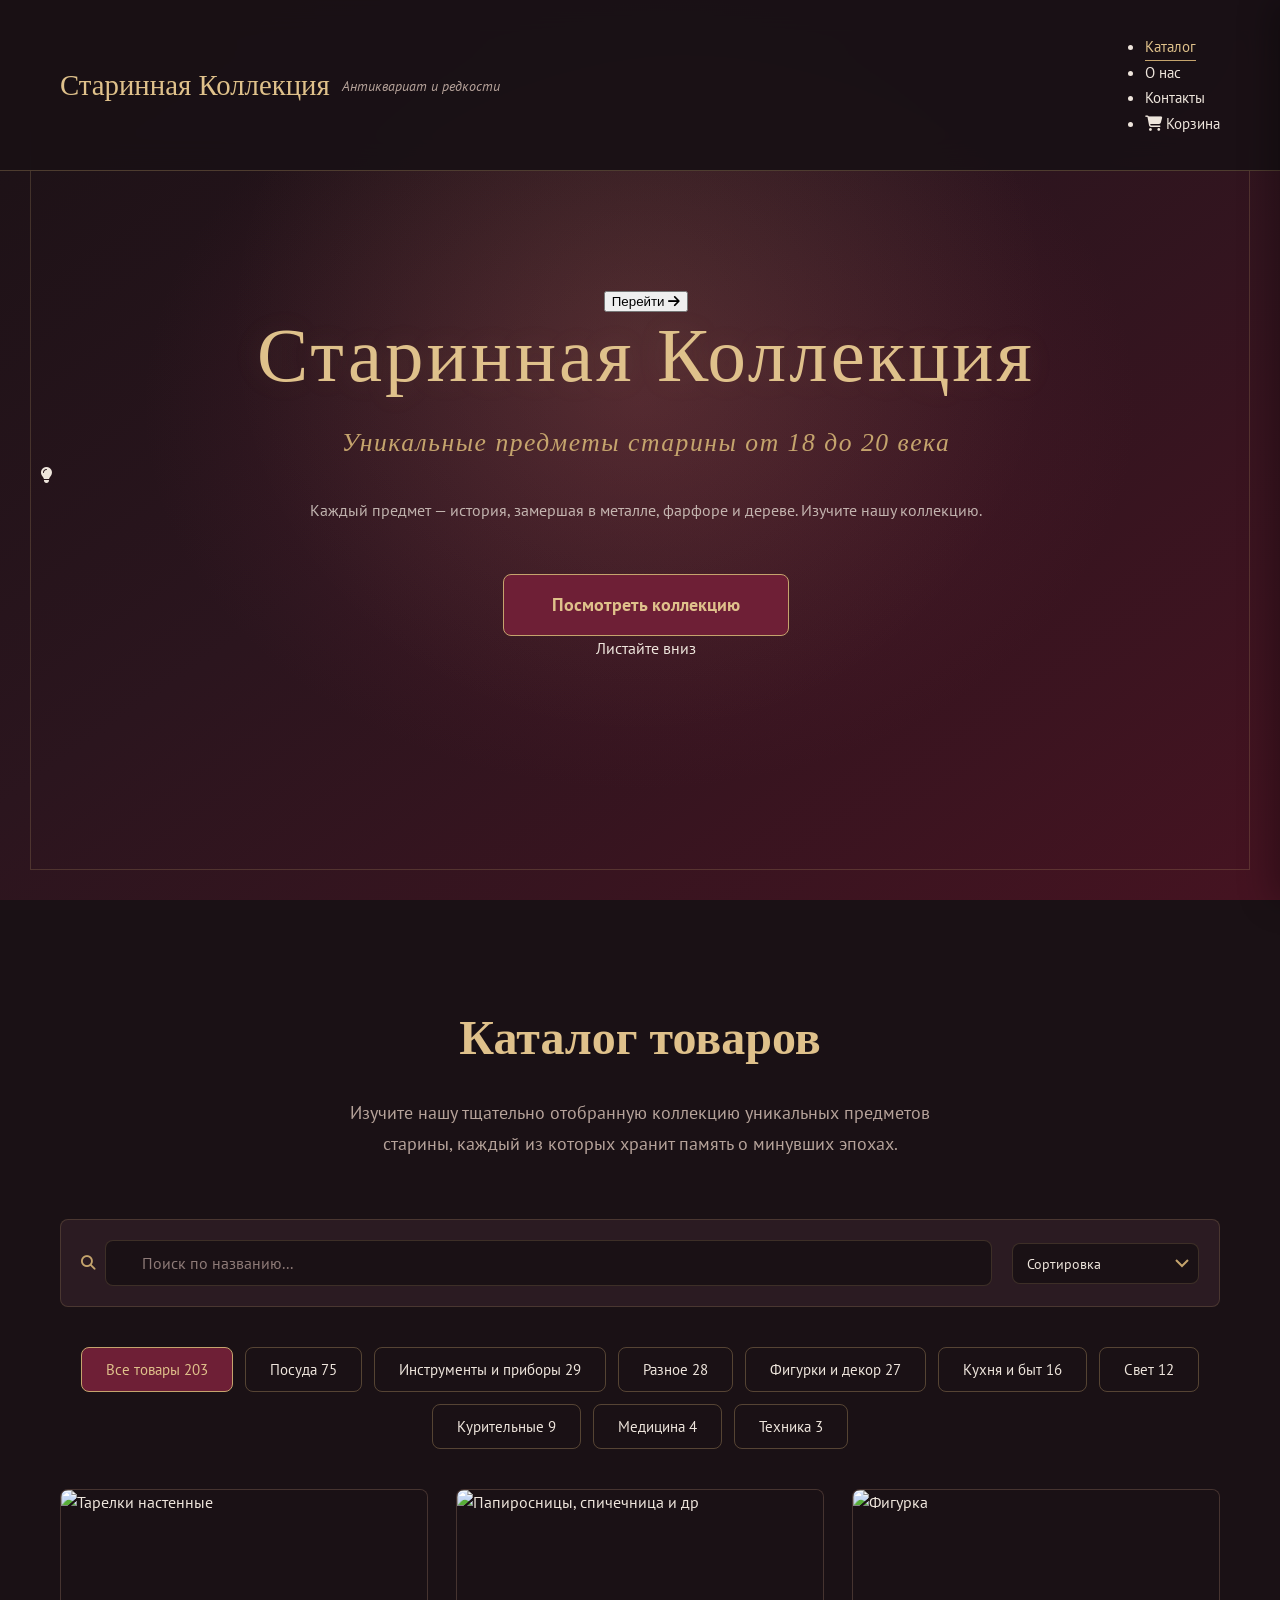
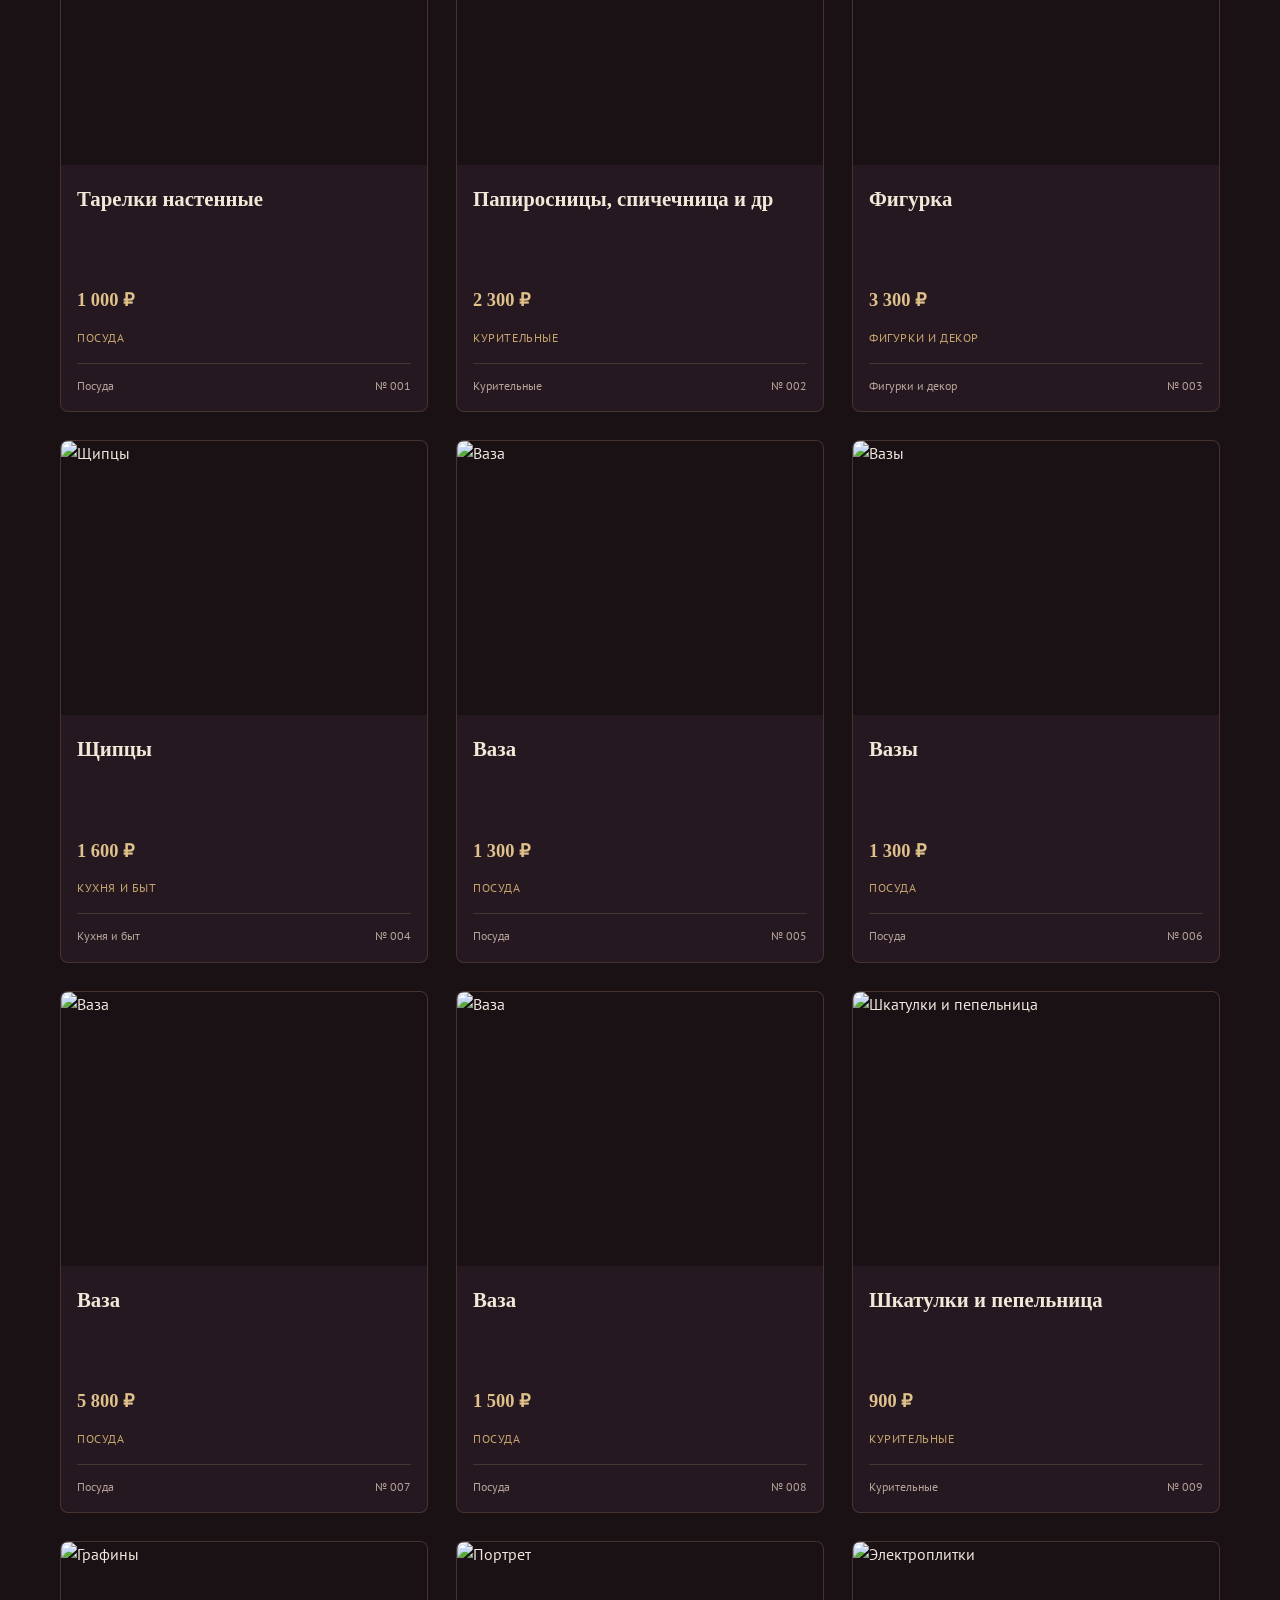
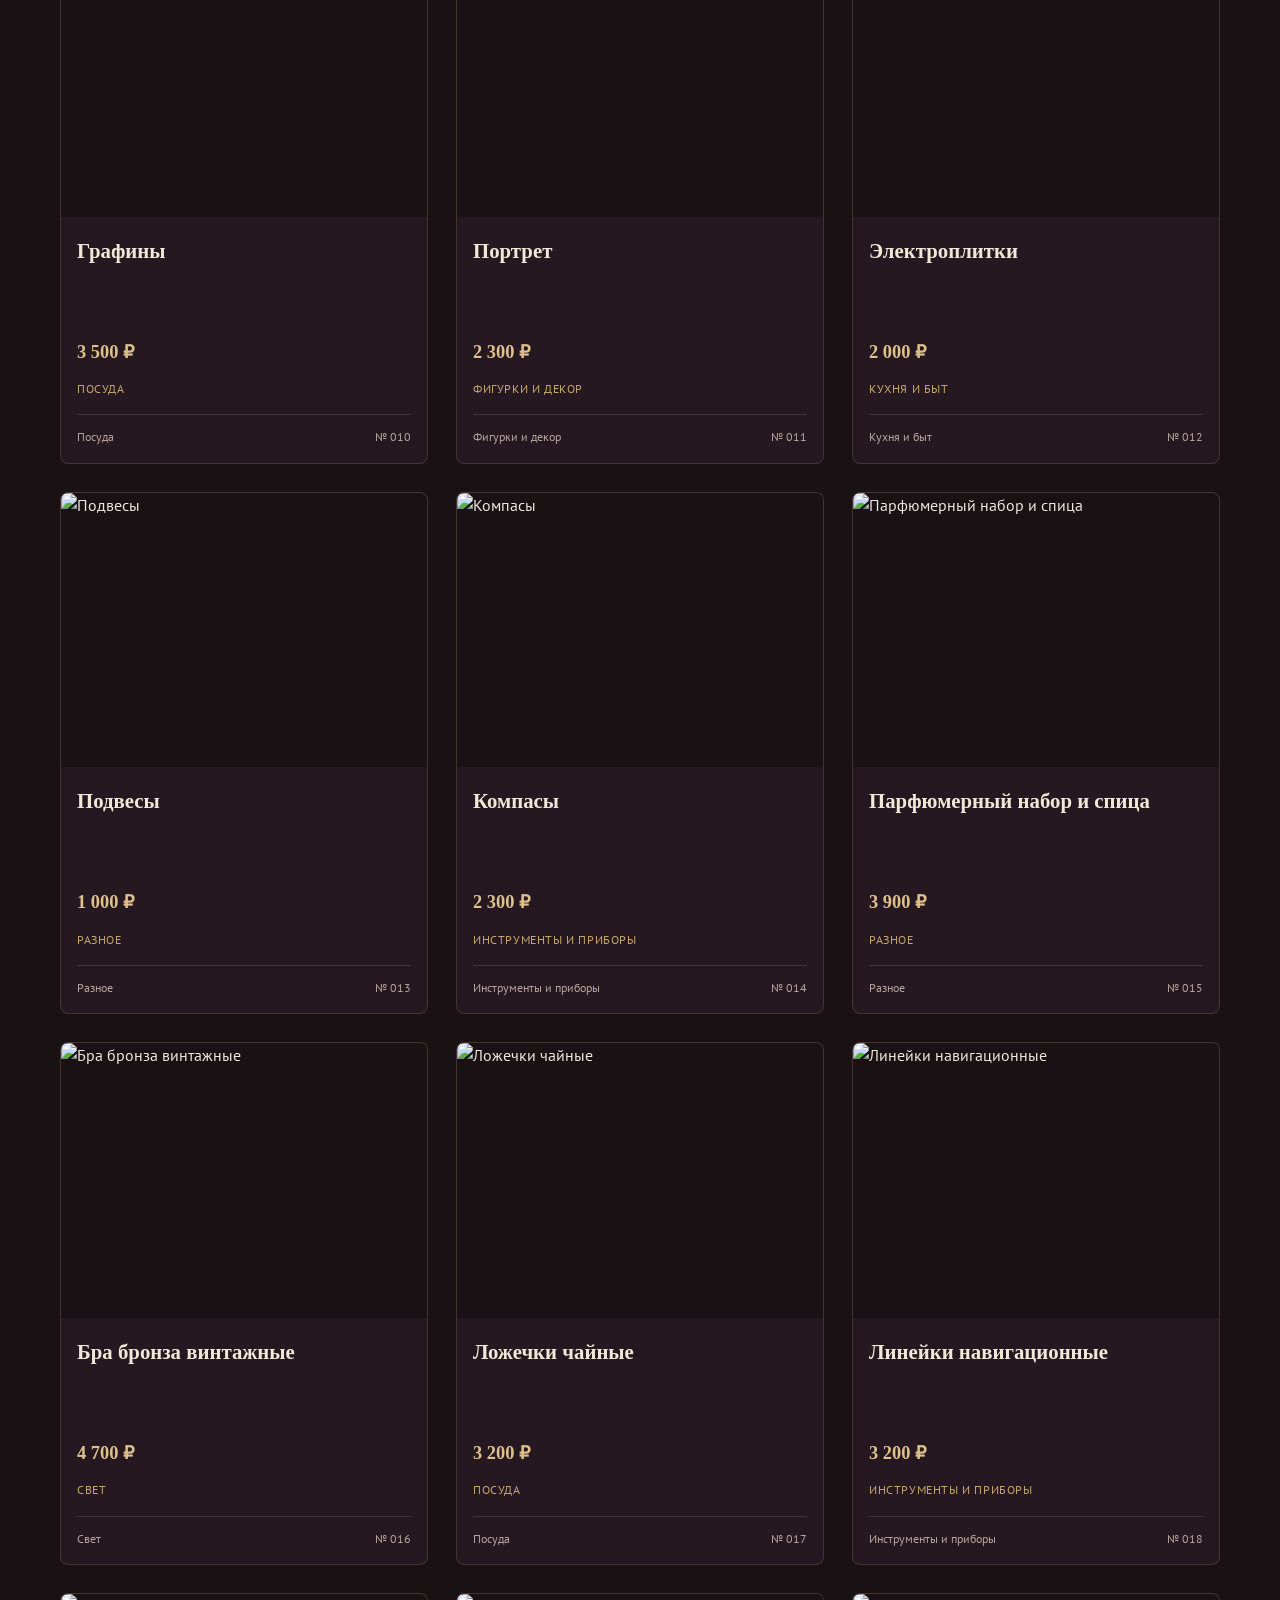
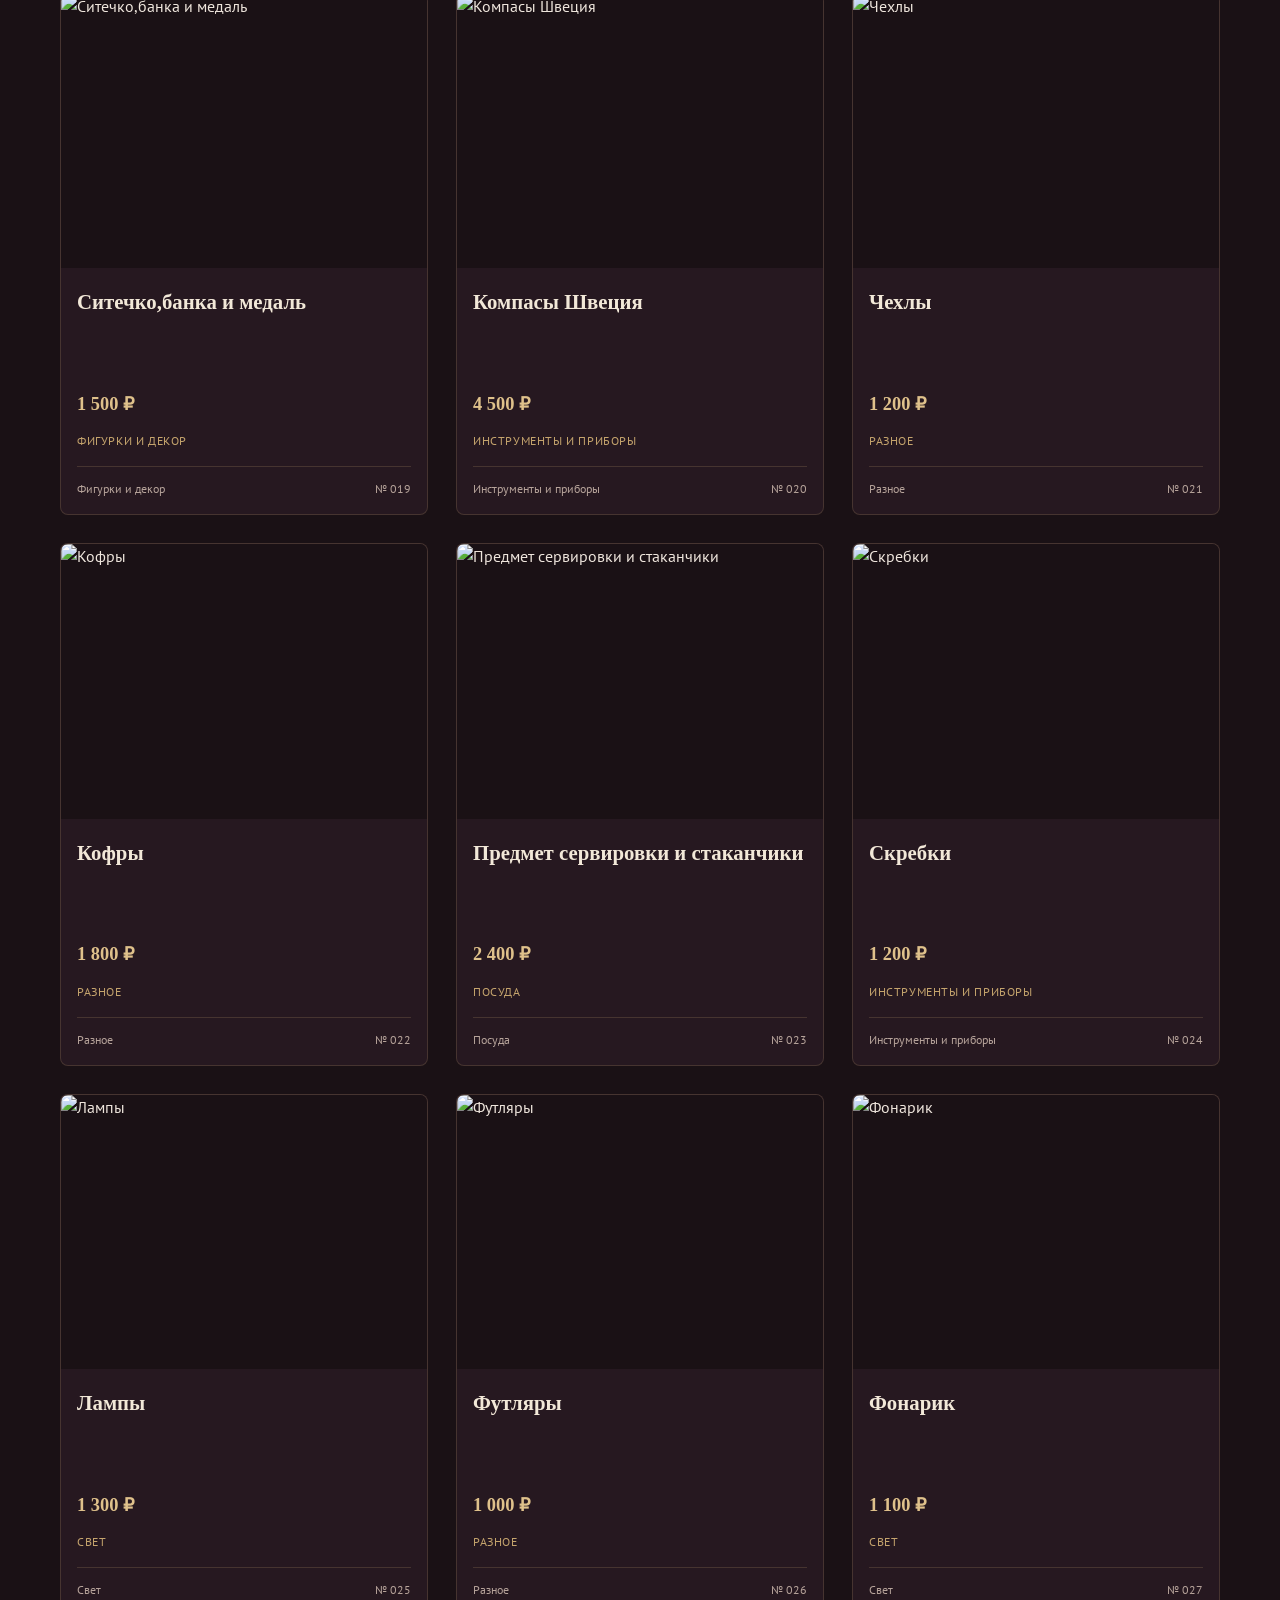
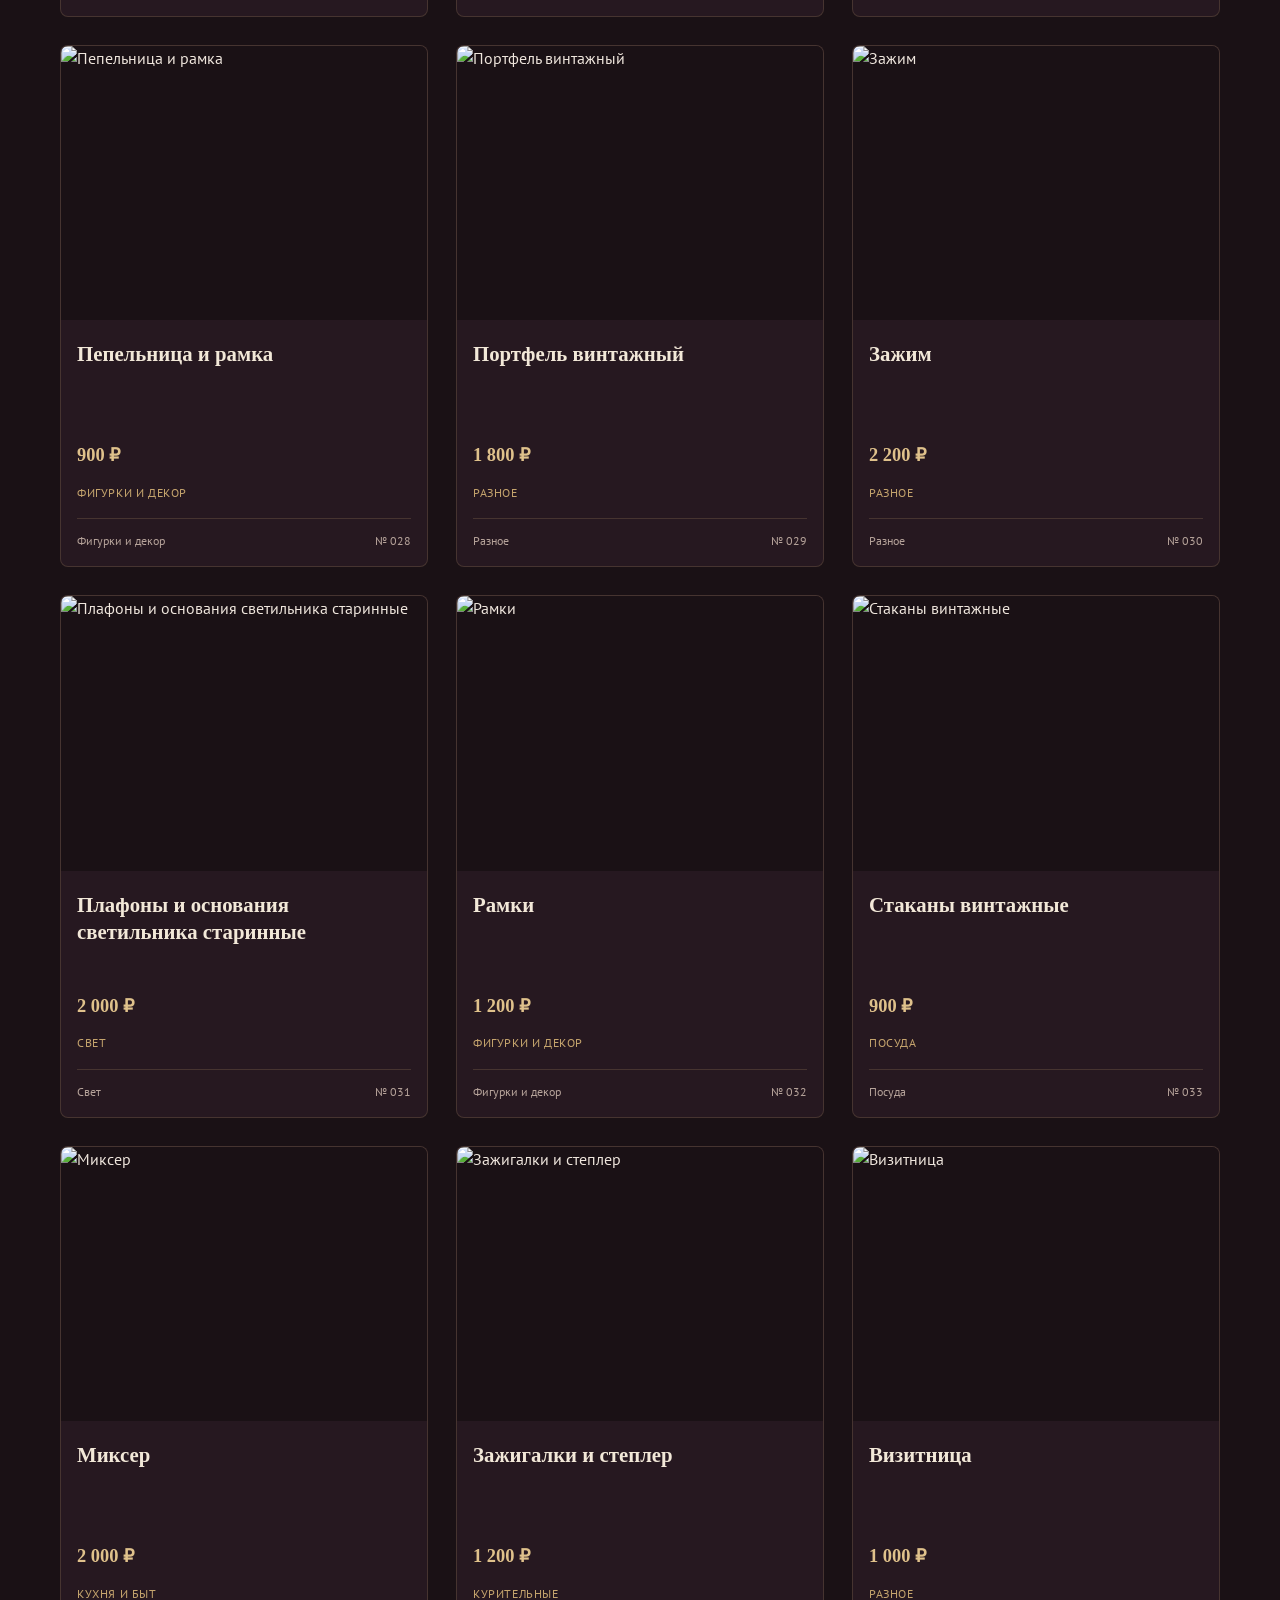
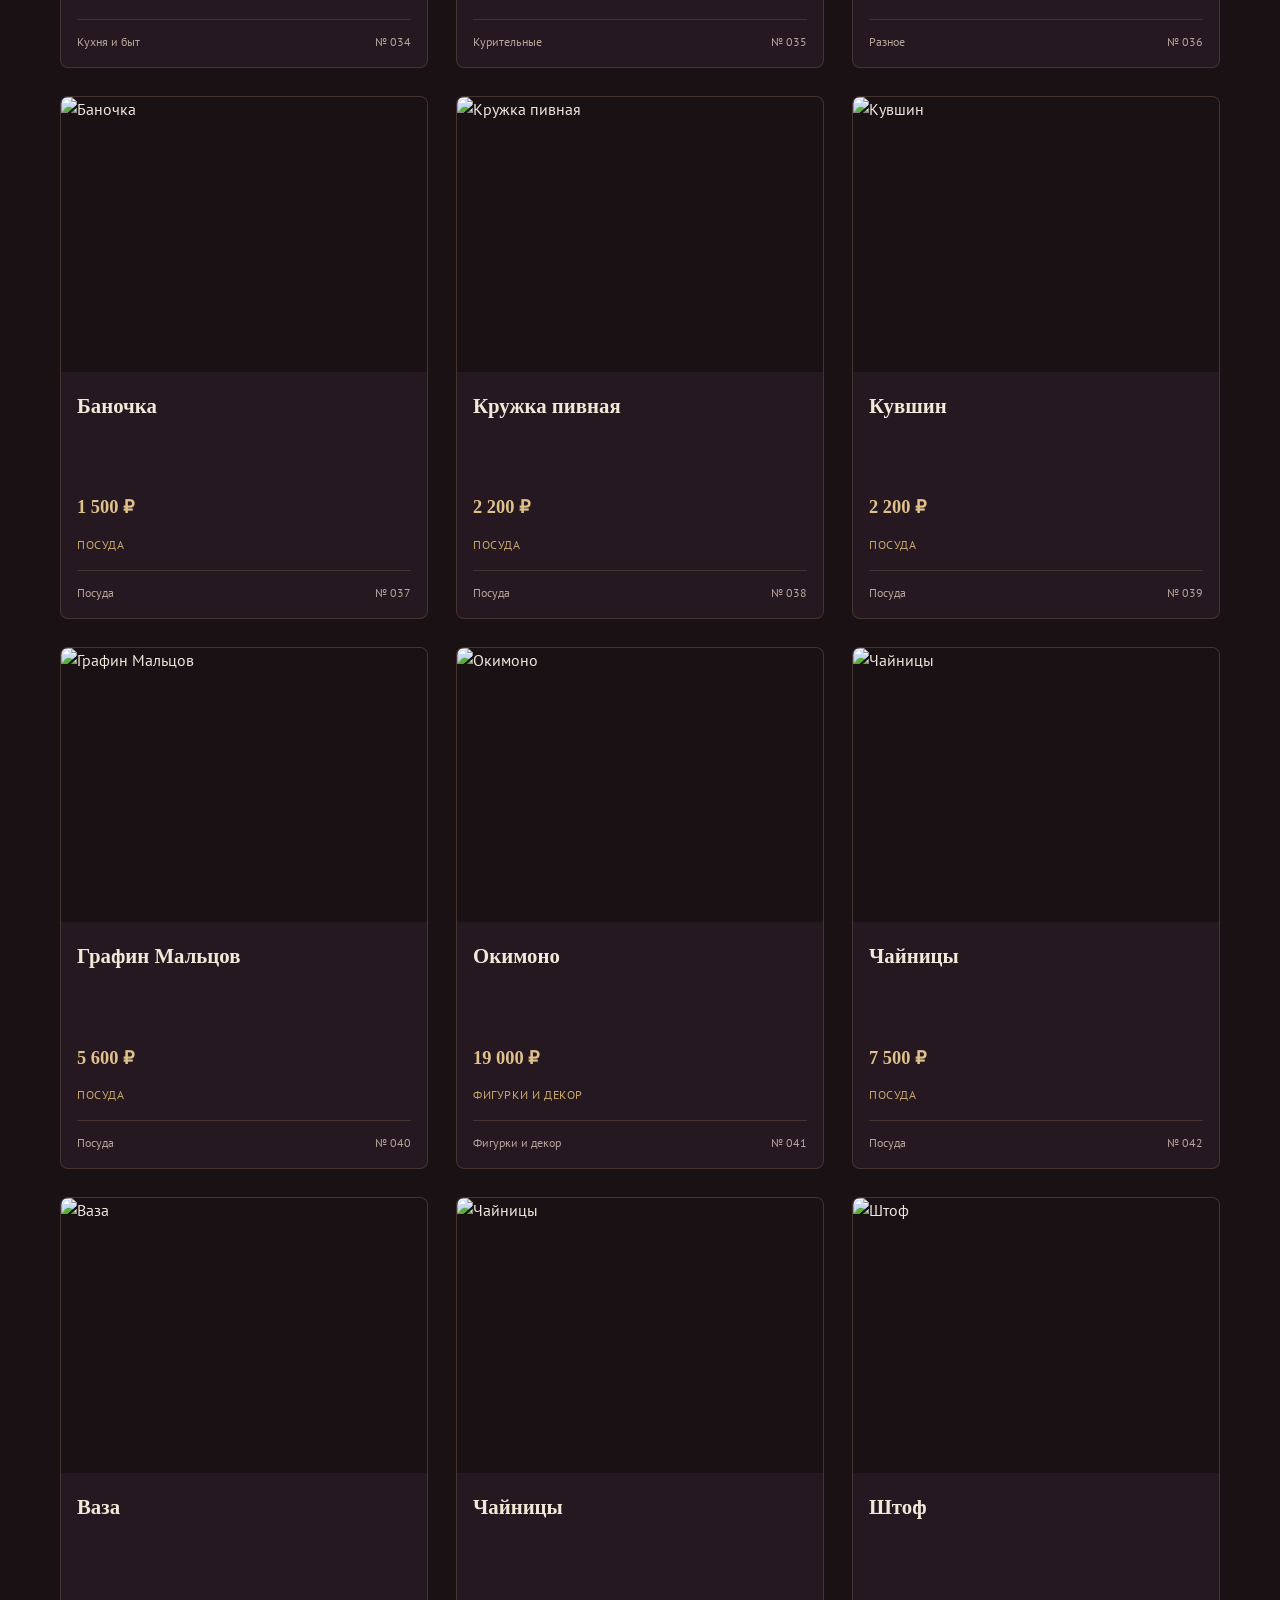
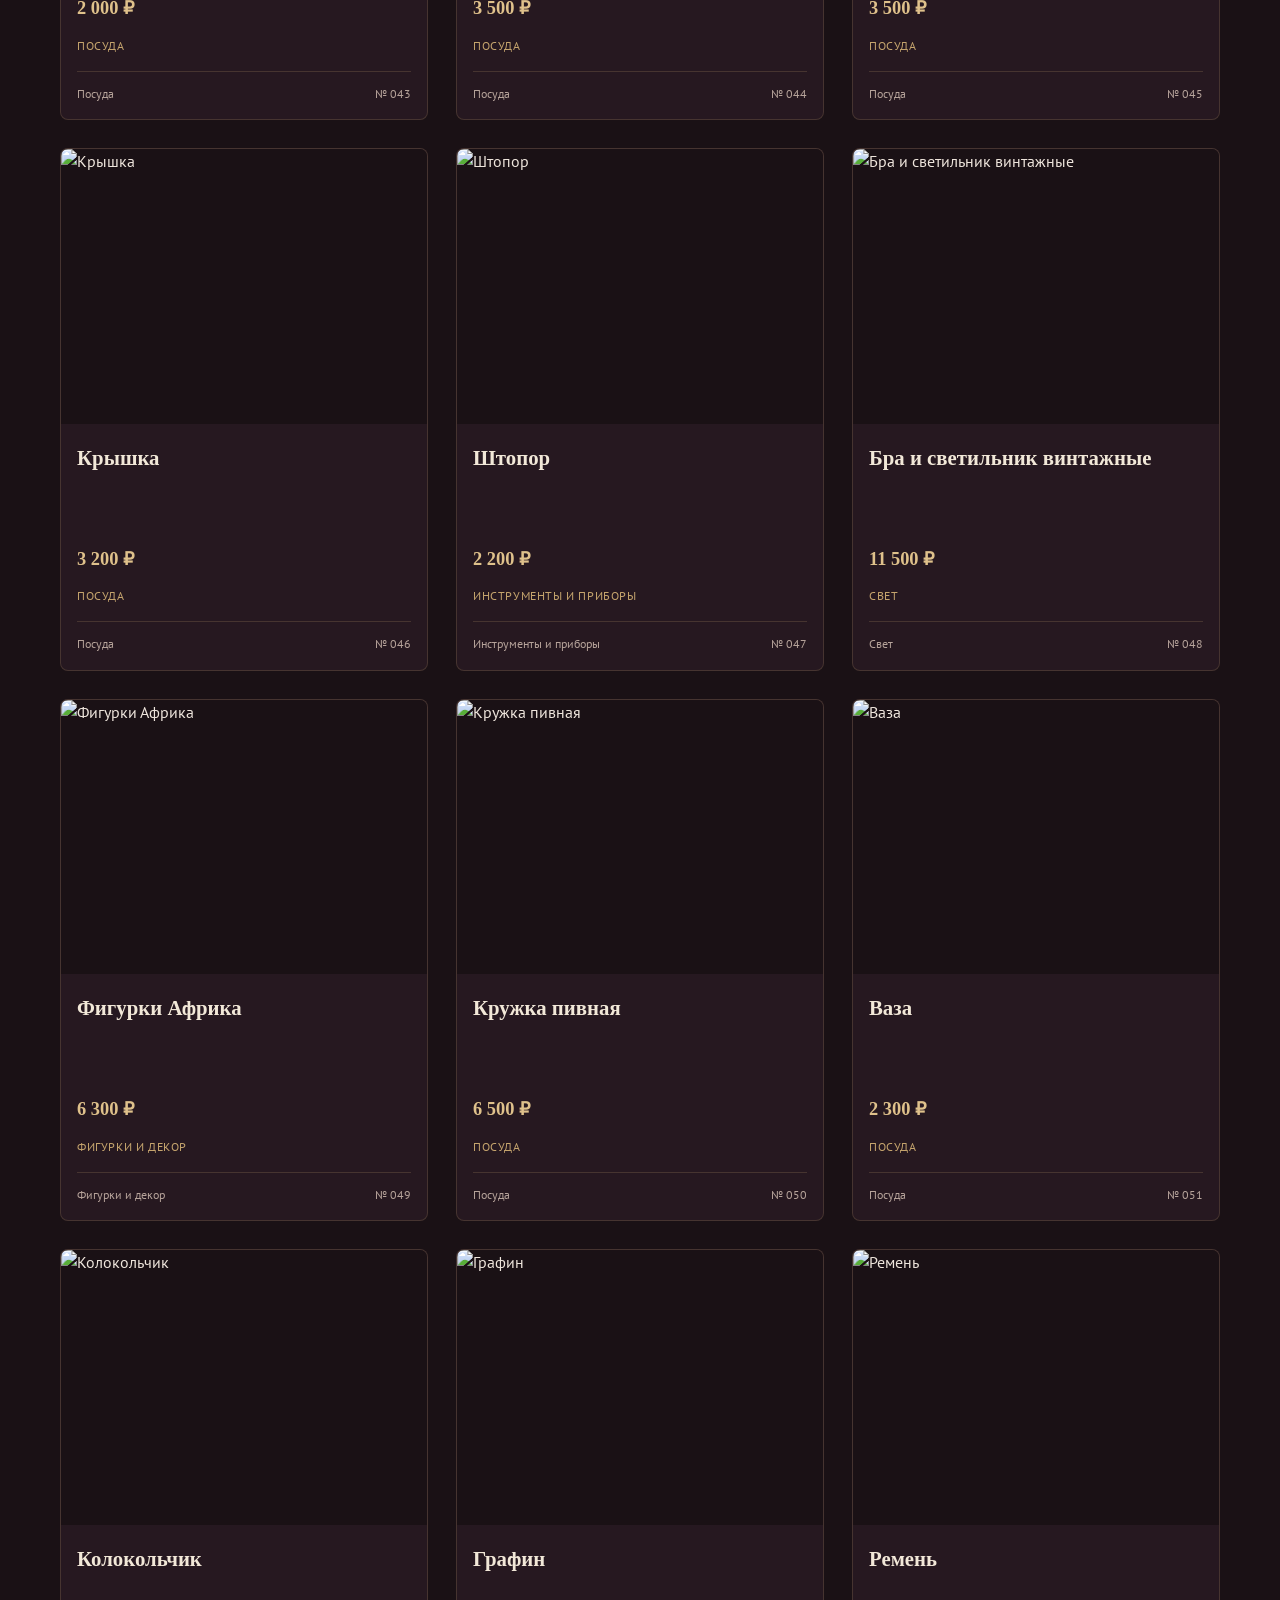
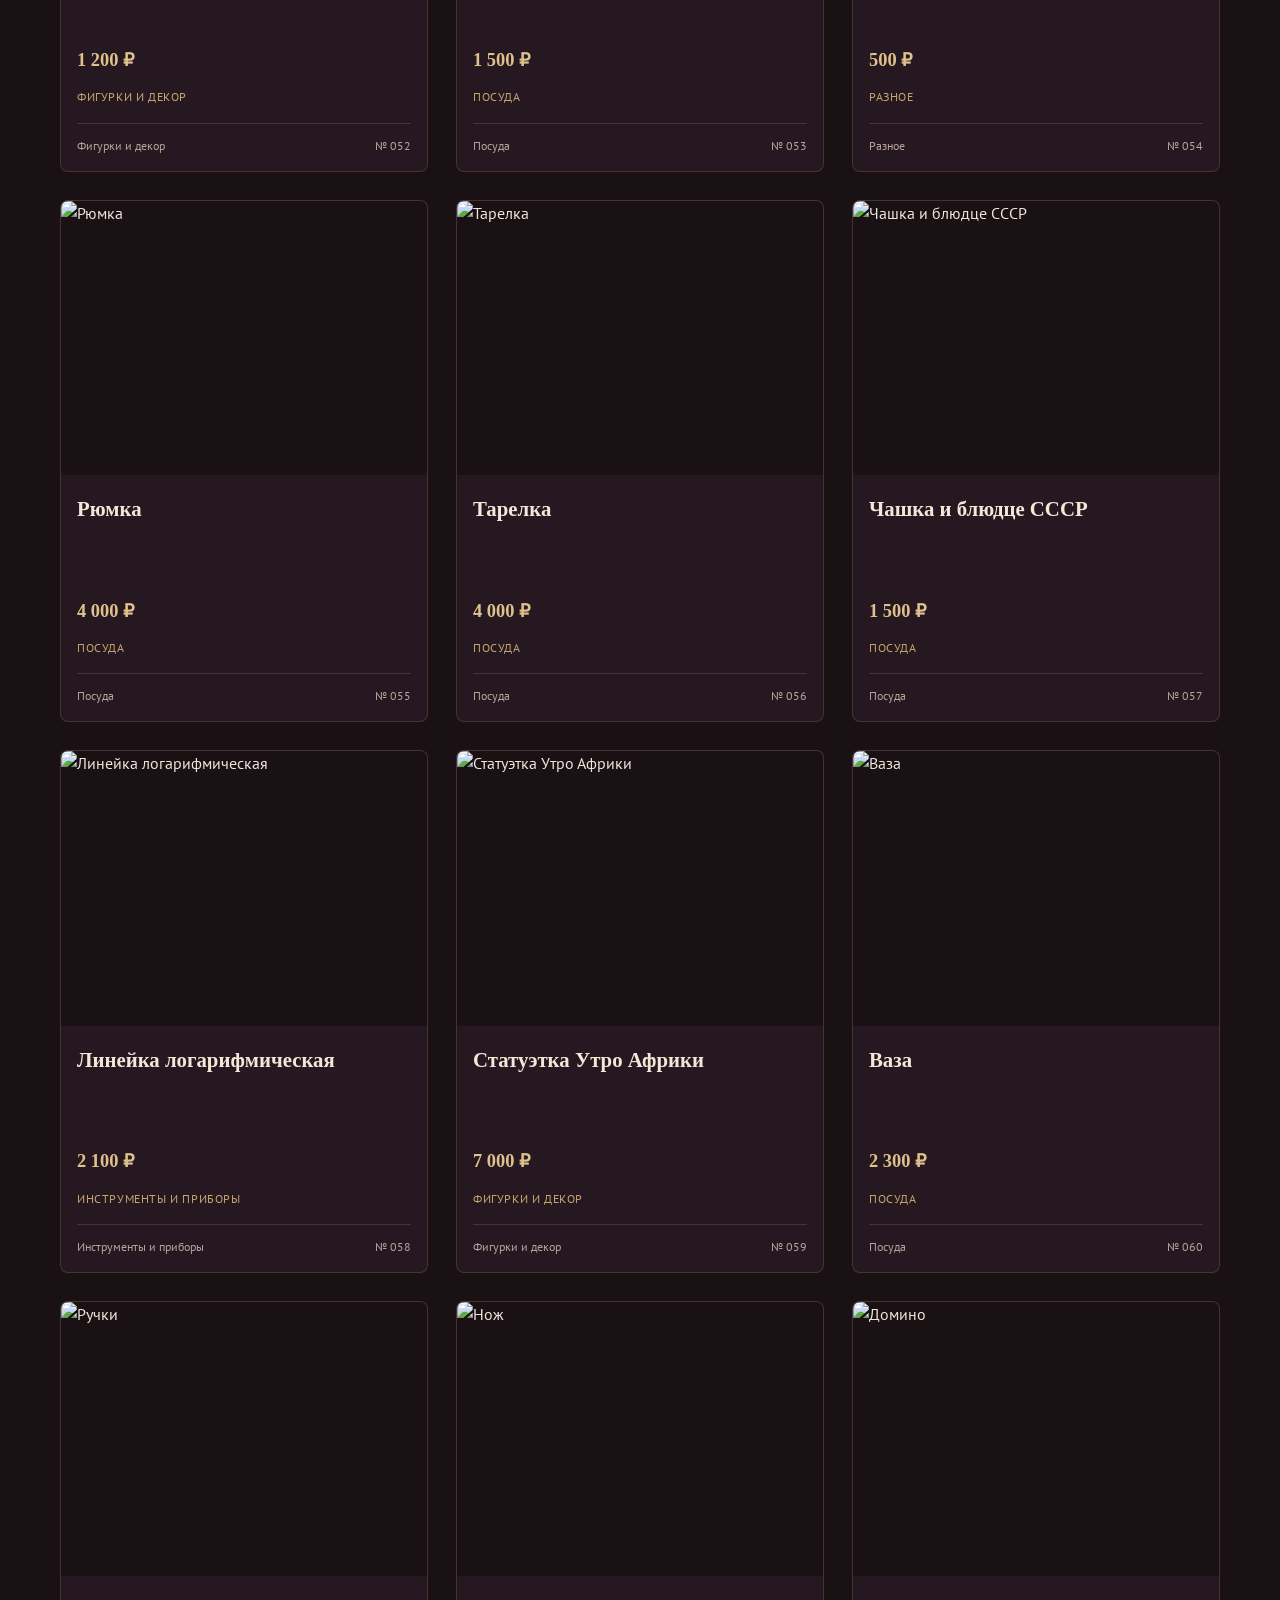
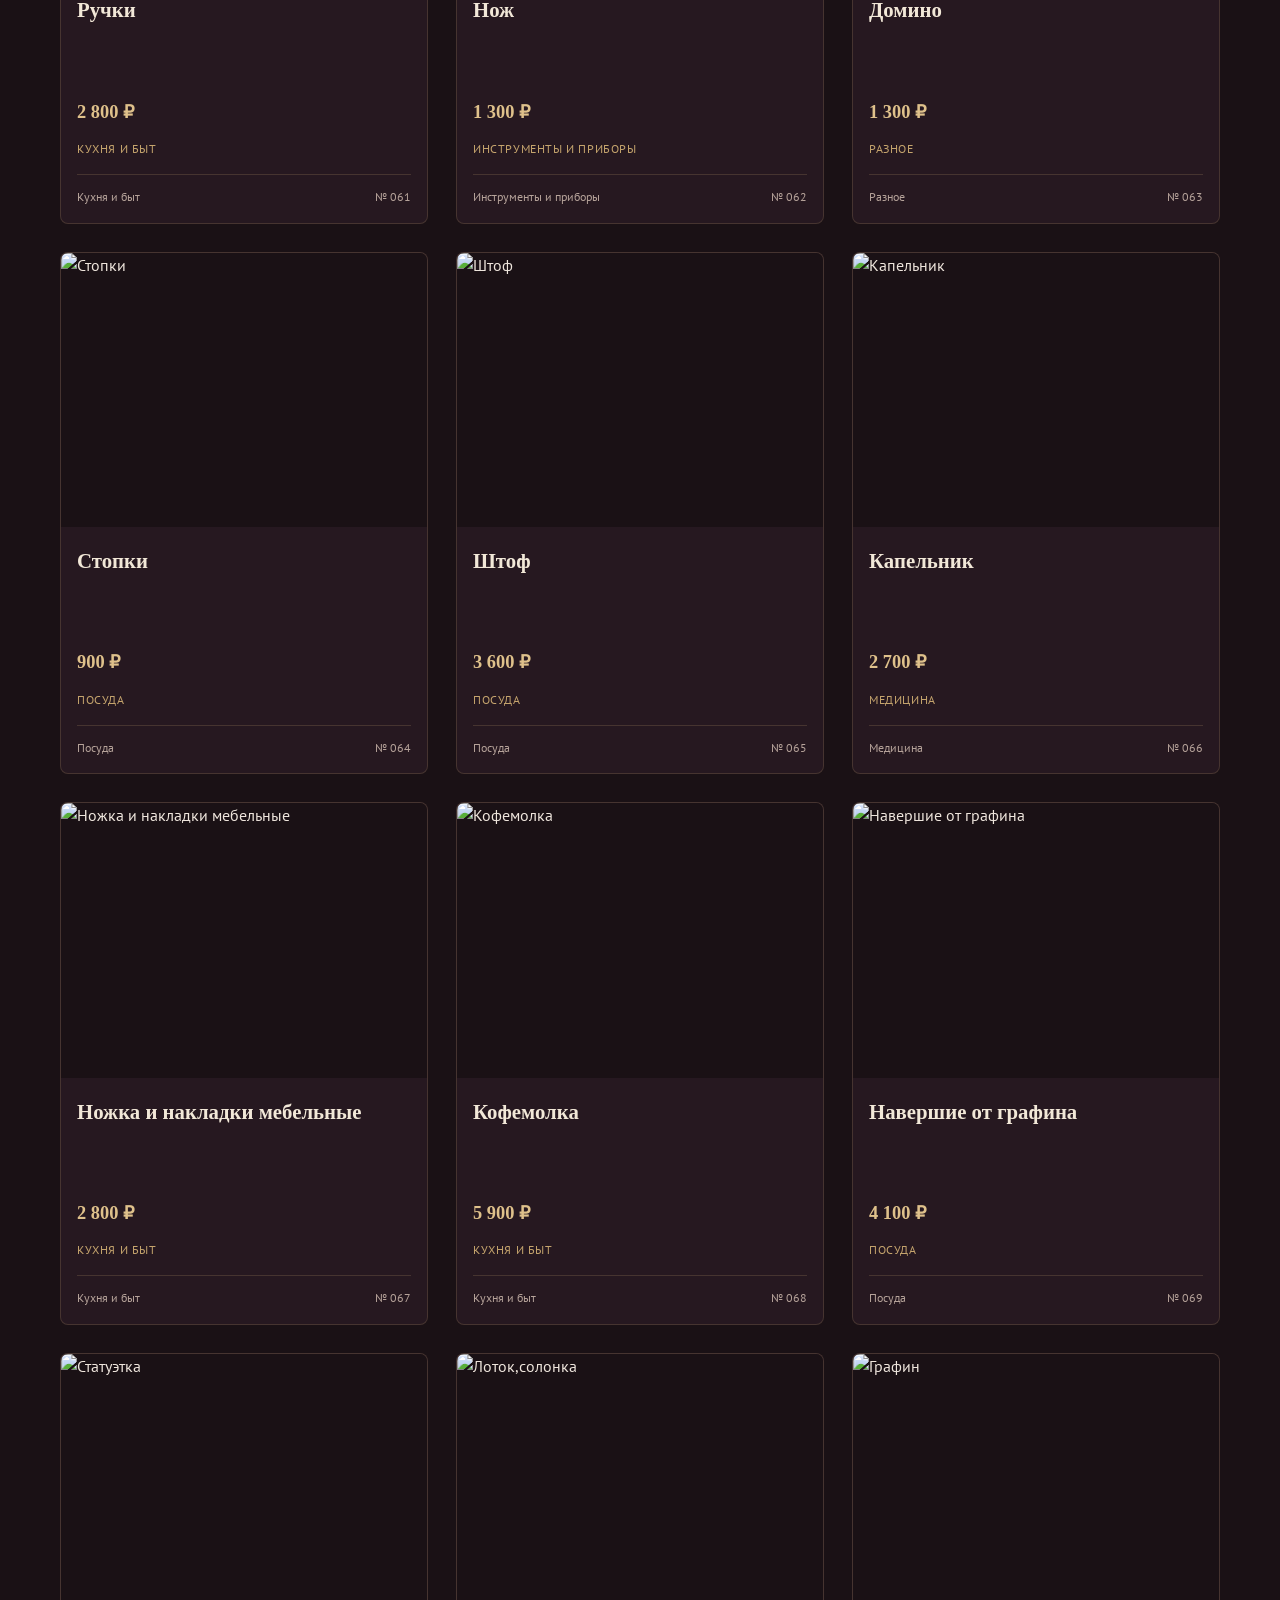
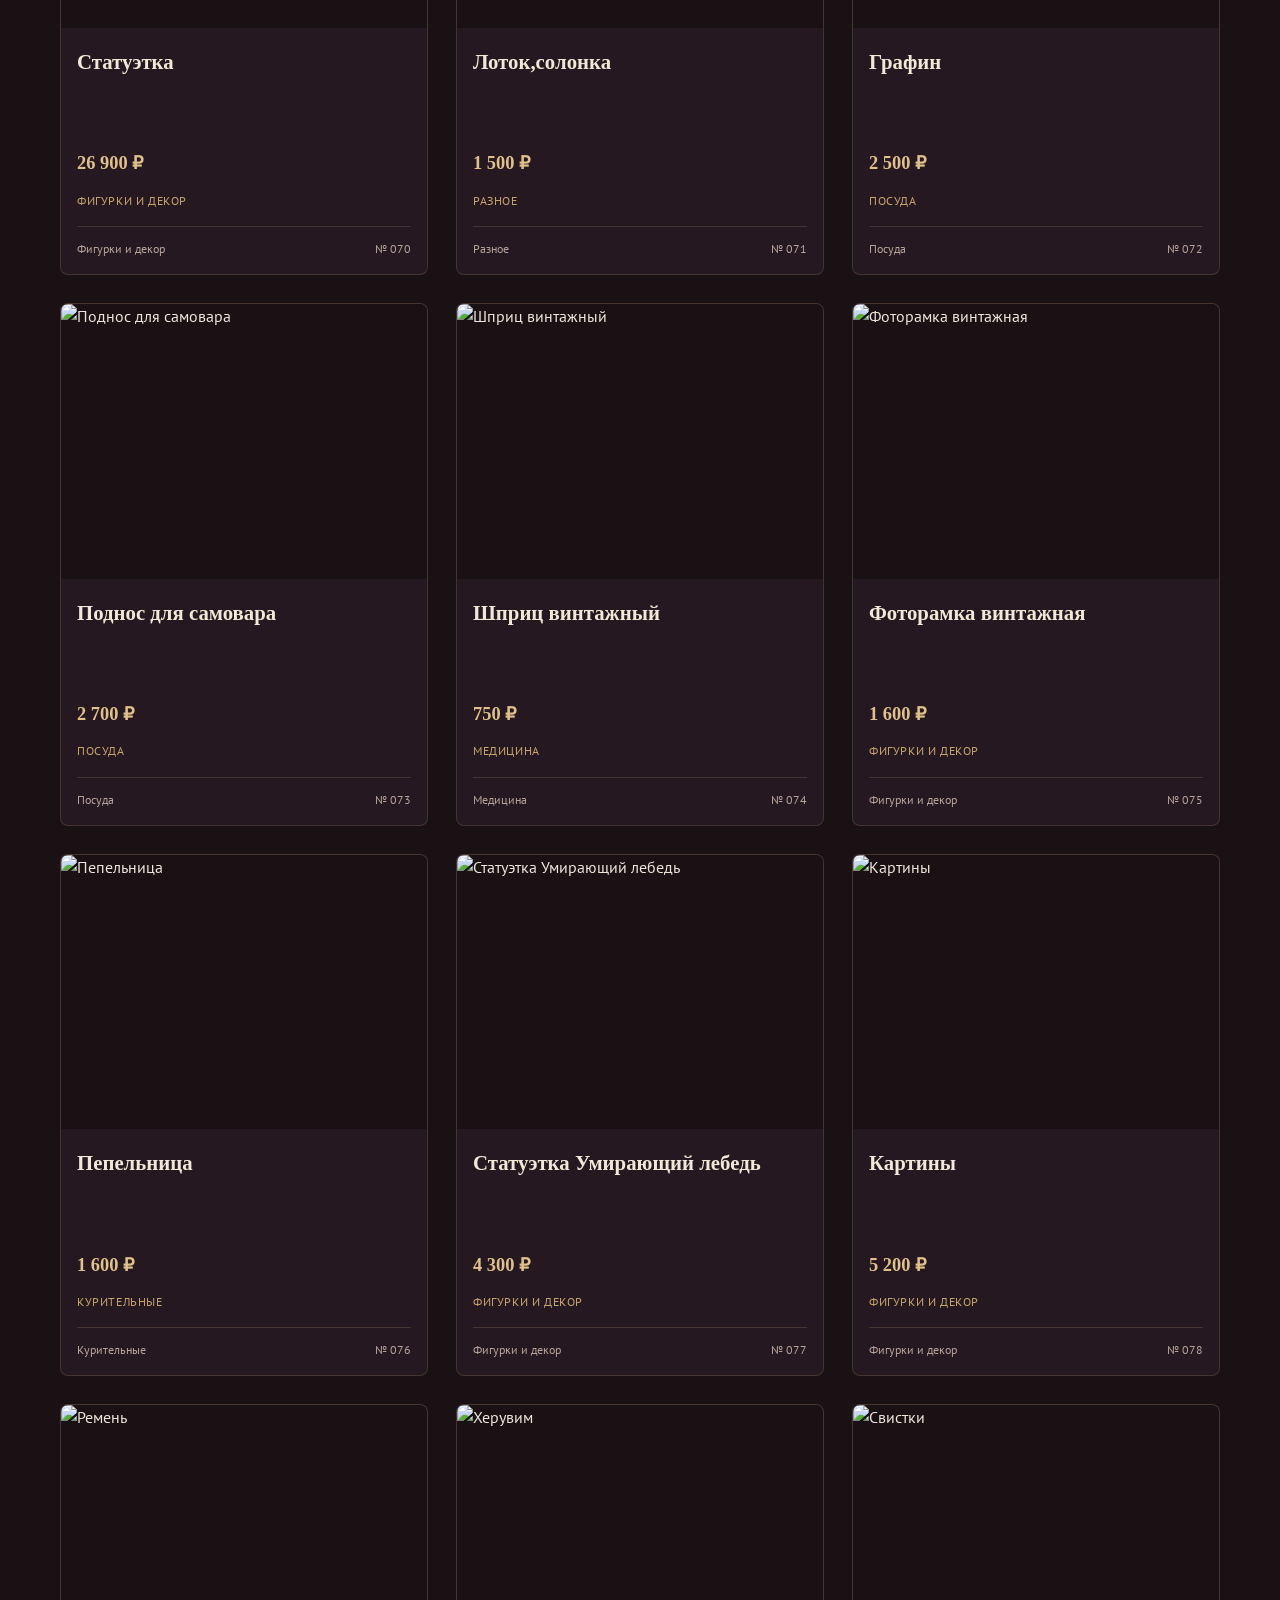
==== index.html @ 4cafd21b "Add files via upload" ====
<!DOCTYPE html>
<html lang="ru">
<head>
    <meta charset="UTF-8">
    <meta name="viewport" content="width=device-width, initial-scale=1.0">
    <meta name="description" content="Старинная Коллекция — Антиквариат и редкости XIX-XX веков. Уникальные предметы старины с историей.">
    <title>Старинная Коллекция — Антиквариат и редкости</title>
    <link rel="preconnect" href="https://fonts.googleapis.com">
    <link rel="preconnect" href="https://fonts.gstatic.com" crossorigin>
    <link href="https://fonts.googleapis.com/css2?family=Old+Standard+TT:ital,wght@0,400;0,700;1,400&family=PT+Sans:wght@400;700&display=swap" rel="stylesheet">
    <link rel="stylesheet" href="https://cdnjs.cloudflare.com/ajax/libs/font-awesome/6.5.1/css/all.min.css">
    <link rel="stylesheet" href="css/style.css">
    <link rel="manifest" href="manifest.webmanifest">
    <meta name="theme-color" content="#3B2A21">
</head>
<body>
    <header class="site-header">
        <div class="container">
            <div class="header-content">
                <div class="logo">
                    <h1>Старинная Коллекция</h1>
                    <p class="logo-tagline">Антиквариат и редкости</p>
                </div>
                <nav class="main-nav" aria-label="Основная навигация">
                    <ul>
                        <li><a href="#catalog" class="nav-link active">Каталог</a></li>
                        <li><a href="#about" class="nav-link">О нас</a></li>
                        <li><a href="#contacts" class="nav-link">Контакты</a></li>
                        <li>
                            <a href="#cart" class="nav-link cart-btn" id="cart-btn" aria-label="Корзина">
                                <i class="fas fa-shopping-cart" aria-hidden="true"></i>
                                <span>Корзина</span>
                                <span class="cart-count" id="cart-count" aria-live="polite">0</span>
                            </a>
                        </li>
                    </ul>
                </nav>
            </div>
        </div>
    </header>

    <main>
        <section class="hero-section" id="hero" aria-labelledby="hero-title">
            <div class="hero-canvas">
                <div class="hero-spotlight"></div>
                <div class="hero-object" id="hero-object">
                     <img id="hero-object-img"
     src="images/hero.png"
     alt="Антикварный предмет"
     class="hero-object-img"
     loading="eager"
     onerror="this.onerror=null;this.style.display='none';document.getElementById('hero-object-fallback').style.display='flex'">
<div id="hero-object-fallback" class="hero-object-fallback" style="display:none">
    <i class="fas fa-lightbulb"></i>
</div>
                    <div class="hero-object-glow"></div>
                </div>
            </div>
            <div class="hero-vignette"></div>
            <div class="container hero-content">
                <button class="hero-skip" id="hero-skip" aria-label="Перейти к каталогу">
                    <span>Перейти</span>
                    <i class="fas fa-arrow-right"></i>
                </button>
                <h1 id="hero-title" class="hero-title">
                    <span class="hero-title-line">Старинная</span>
                    <span class="hero-title-line">Коллекция</span>
                </h1>
                <p class="hero-subtitle">Уникальные предметы старины от 18 до 20 века</p>
                <p class="hero-description">Каждый предмет — история, замершая в металле, фарфоре и дереве. Изучите нашу коллекцию.</p>
                <a href="#catalog" class="btn-primary btn-large hero-cta">Посмотреть коллекцию</a>
                <div class="hero-scroll-hint" aria-hidden="true">
                    <span>Листайте вниз</span>
                    <div class="hero-scroll-line"></div>
                </div>
            </div>
        </section>

        <section class="catalog-section" id="catalog" aria-labelledby="catalog-title">
            <div class="container">
                <header class="catalog-header">
                    <h2 id="catalog-title" class="catalog-title">Каталог товаров</h2>
                    <p class="catalog-description">
                        Изучите нашу тщательно отобранную коллекцию уникальных предметов старины,
                        каждый из которых хранит память о минувших эпохах.
                    </p>
                </header>

                <div class="search-sort-bar" role="search" aria-label="Поиск и сортировка товаров">
                    <div class="search-box">
                        <i class="fas fa-search" aria-hidden="true"></i>
                        <input
                            type="search"
                            id="search-input"
                            class="search-input"
                            placeholder="Поиск по названию..."
                            aria-label="Поиск по названию товара"
                            autocomplete="off"
                        >
                    </div>
                    <div class="sort-options">
                        <label for="sort-select" class="visually-hidden">Сортировка</label>
                        <select id="sort-select" class="sort-select" aria-label="Сортировка товаров">
                            <option value="default">Сортировка</option>
                            <option value="price-asc">Цена: по возрастанию</option>
                            <option value="price-desc">Цена: по убыванию</option>
                            <option value="new-first">Новинки</option>
                        </select>
                        <button
                            class="btn-reset"
                            id="reset-filters-btn"
                            onclick="resetFilters()"
                            aria-label="Сбросить все фильтры"
                            style="display: none;"
                        >
                            Сброс
                        </button>
                    </div>
                </div>

                <div class="category-filters" id="category-filters" role="group" aria-label="Фильтры по категориям">
                    <button
                        class="category-btn active"
                        data-category="all"
                        aria-pressed="true"
                    >
                        Все товары
                        <span class="category-count" id="count-all"></span>
                    </button>
                </div>

                <div class="products-grid" id="products-grid" role="list" aria-label="Список товаров">
                </div>

                <div class="empty-state" id="empty-state" hidden>
                    <i class="fas fa-search" aria-hidden="true"></i>
                    <p>Товары не найдены</p>
                    <button class="btn-secondary" onclick="resetFilters()">Сбросить фильтры</button>
                </div>
            </div>
        </section>

        <section class="about-section" id="about" aria-labelledby="about-title">
            <div class="container">
                <h2 id="about-title" class="section-title">О нас</h2>
                <div class="about-content">
                    <div class="about-text">
                        <p>Наша история началась в 1890-х годах как небольшая лавка на Невском проспекте, где продавались антикварные предметы из Европы.</p>
                        <p>За более чем век существования мы пережили революцию, гражданскую войну, советскую эпоху и время возрождения.</p>
                        <p>Мы специализируемся на предметах XIX-XX веков — фарфоре, серебре, книгах и картинах.</p>
                        <p>Сегодня мы — современный интернет-магазин, но сохранили дух старинной лавки.</p>
                        <p>Каждый предмет проходит экспертизу, и мы гарантируем его подлинность.</p>
                    </div>
                    <div class="about-image">
                        <img src="https://via.placeholder.com/600x400?text=Наша+история" alt="Интерьер антикварного магазина" loading="lazy">
                    </div>
                </div>
            </div>
        </section>

        <section class="contacts-section" id="contacts" aria-labelledby="contacts-title">
            <div class="container">
                <h2 id="contacts-title" class="section-title">Контакты</h2>
                <div class="contact-content">
                    <div class="contact-info">
                        <h3>Приходите к нам</h3>
                        <address>
                            <p><i class="fas fa-map-marker-alt" aria-hidden="true"></i> Адрес: Санкт-Петербург, Невский проспект, 123</p>
                            <p><i class="fas fa-phone" aria-hidden="true"></i> Телефон: <a href="tel:+79046334595">+7 (904) 633-45-95</a></p>
                            <p><i class="fas fa-envelope" aria-hidden="true"></i> Email: <a href="mailto:info@antique-shop.ru">info@antique-shop.ru</a></p>
                            <p><i class="fas fa-clock" aria-hidden="true"></i> Режим работы: ежедневно с 10:00 до 20:00</p>
                        </address>
                    </div>
                    <div class="contact-form">
                        <h3>Напишите нам</h3>
                        <form id="contact-form" class="contact-form-element" novalidate>
                            <div class="form-group">
                                <label for="contact-name">Ваше имя</label>
                                <input type="text" id="contact-name" name="name" required autocomplete="name" placeholder="Иван Иванов">
                            </div>
                            <div class="form-group">
                                <label for="contact-email">Email</label>
                                <input type="email" id="contact-email" name="email" required autocomplete="email" placeholder="ivan@example.com">
                            </div>
                            <div class="form-group">
                                <label for="contact-message">Сообщение</label>
                                <textarea id="contact-message" name="message" rows="5" required placeholder="Ваше сообщение..."></textarea>
                            </div>
                            <button type="submit" class="btn-primary">Отправить</button>
                        </form>
                    </div>
                </div>
            </div>
        </section>
    </main>

    <footer class="site-footer">
        <div class="container">
            <div class="footer-content">
                <div class="footer-section">
                    <h3>О компании</h3>
                    <ul>
                        <li><a href="#about">Наша история</a></li>
                        <li><a href="#contacts">Контакты</a></li>
                        <li><a href="#">Доставка и оплата</a></li>
                        <li><a href="#">Гарантии</a></li>
                    </ul>
                </div>
                <div class="footer-section">
                    <h3>Каталог</h3>
                    <ul>
                        <li><a href="#catalog" data-category="Посуда">Посуда</a></li>
                        <li><a href="#catalog" data-category="Курительные">Курительные</a></li>
                        <li><a href="#catalog" data-category="Фигурки и декор">Фигурки и декор</a></li>
                        <li><a href="#catalog" data-category="Инструменты и приборы">Инструменты и приборы</a></li>
                        <li><a href="#catalog" data-category="Кухня и быт">Кухня и быт</a></li>
                        <li><a href="#catalog" data-category="Свет">Свет</a></li>
                        <li><a href="#catalog" data-category="Техника">Техника</a></li>
                        <li><a href="#catalog" data-category="Медицина">Медицина</a></li>
                    </ul>
                </div>
                <div class="footer-section">
                    <h3>Помощь</h3>
                    <ul>
                        <li><a href="#">Как сделать заказ</a></li>
                        <li><a href="#">Доставка</a></li>
                        <li><a href="#">Возврат и обмен</a></li>
                        <li><a href="#contacts">Контакты</a></li>
                    </ul>
                </div>
                <div class="footer-section">
                    <h3>Подписаться на новости</h3>
                    <form class="newsletter-form" id="newsletter-form">
                        <label for="newsletter-email" class="visually-hidden">Ваш email</label>
                        <input type="email" id="newsletter-email" placeholder="Ваш email" required autocomplete="email">
                        <button type="submit" class="btn-primary btn-small">Отправить</button>
                    </form>
                </div>
            </div>
            <div class="footer-bottom">
                <p>&copy; 2026 Старинная Коллекция. Все права защищены.</p>
                <p>Антиквариат и редкости XIX-XX веков</p>
            </div>
        </div>
    </footer>

    <!-- Cart Sidebar -->
    <div class="cart-overlay" id="cart-overlay" hidden></div>
    <aside class="cart-sidebar" id="cart-sidebar" aria-label="Корзина" hidden>
        <div class="cart-header">
            <h2 class="cart-title">Ваша корзина</h2>
            <button class="cart-close" id="cart-close" aria-label="Закрыть корзину">
                <i class="fas fa-times"></i>
            </button>
        </div>
        <div class="cart-items" id="cart-items">
            <p class="cart-empty">Ваша корзина пуста</p>
        </div>
        <div class="cart-footer">
            <div class="cart-total">
                <span>Итого:</span>
                <span id="cart-total-sum">0 ₽</span>
            </div>
            <button class="btn-primary" id="checkout-btn" onclick="alert('Оформление заказа в разработке')">
                Оформить заказ
            </button>
        </div>
    </aside>

    <div class="toast-container" id="toast-container" aria-live="polite" aria-atomic="true"></div>

    <script src="js/app.js"></script>
</body>
</html>
---- css/style.css ----
/* WebsiteStudio — Старинная Коллекция | Burgundy Antique Gallery */
:root {
  --bg: #1a1115; --bg-secondary: #24171d; --cream: #f2e8d8; --warm-beige: #e7d7c1;
  --dark-brown: #1a1115; --burgundy: #6e1f36; --burgundy-dark: #451321; --muted-burgundy: #8c3b50;
  --gold: #c5a46d; --gold-light: #dfc18b; --accent-gold: #c9a862;
  --text: #eee5dc; --text-dark: #eee5dc; --text-muted: #b6a39a;
  --border-light: rgba(197,164,109,.2); --bg-subtle: #2b1b22;
  --font-serif: 'Old Standard TT', Georgia, serif; --font-sans: 'PT Sans', Arial, sans-serif;
  --radius-sm: 4px; --radius-md: 8px; --radius-lg: 12px;
  --transition-fast: .2s ease; --transition-normal: .3s ease;
}
* { box-sizing: border-box; }
html { scroll-behavior: smooth; }
body { font-family: var(--font-sans); background: var(--bg); color: var(--text); margin: 0; line-height: 1.6; font-size: 16px; }
.visually-hidden { position:absolute!important; width:1px!important; height:1px!important; padding:0!important; overflow:hidden!important; clip:rect(1px,1px,1px,1px)!important; white-space:nowrap!important; border:0!important; }
.container { max-width:1200px; margin:0 auto; padding:0 20px; }
/* Header */
.site-header { background:rgba(26,17,21,.96); backdrop-filter:blur(16px); padding:18px 0; border-bottom:1px solid rgba(197,164,109,.3); position:fixed; width:100%; top:0; z-index:100; }
.header-content { display:flex; justify-content:space-between; align-items:center; flex-wrap:wrap; gap:20px; }
.logo { display:flex; align-items:center; gap:12px; }
.logo h1 { font-family:var(--font-serif); font-size:1.8rem; margin:0; font-weight:400; color:var(--gold-light); }
.logo p { font-size:.9rem; color:var(--text-muted); margin:0; font-style:italic; }
.main-nav { display:flex; gap:30px; }
.main-nav .nav-link { text-decoration:none; color:var(--text); font-weight:500; font-size:.95rem; transition:color var(--transition-fast); position:relative; }
.main-nav .nav-link:hover,.main-nav .nav-link.active { color:var(--gold-light); }
.main-nav .nav-link::after { content:''; position:absolute; bottom:-5px; left:0; width:0; height:1px; background:var(--gold); transition:width var(--transition-fast); }
.main-nav .nav-link:hover::after,.main-nav .nav-link.active::after { width:100%; }
/* Cinematic hero */
.hero-section { min-height:100vh; padding:130px 40px 80px; background:radial-gradient(ellipse at 50% 45%,rgba(130,46,67,.32),transparent 55%),linear-gradient(145deg,#1a1115 0%,#2b151e 45%,#451321 100%); color:var(--text); text-align:center; position:relative; overflow:hidden; display:flex; align-items:center; justify-content:center; isolation:isolate; }
.hero-section::before { content:''; position:absolute; inset:-20%; background:radial-gradient(circle at 50% 40%,rgba(197,164,109,.12),transparent 35%); pointer-events:none; animation:hero-light 8s ease-in-out infinite alternate; z-index:-1; }
.hero-section::after { content:''; position:absolute; inset:30px; border:1px solid rgba(197,164,109,.22); pointer-events:none; z-index:0; }
.hero-content { width:100%; max-width:1100px; margin:0 auto; position:relative; z-index:2; }
.hero-title { font-family:var(--font-serif); font-size:clamp(3rem,6vw,5.5rem); line-height:1.1; font-weight:400; letter-spacing:.04em; margin:0 0 24px; color:var(--gold-light); text-shadow:0 0 30px rgba(197,164,109,.12); animation:hero-title-reveal 1.2s ease both; }
.hero-subtitle { font-family:var(--font-serif); font-size:clamp(1.2rem,2vw,1.8rem); color:var(--gold); font-style:italic; letter-spacing:.06em; margin:0 0 32px; animation:hero-fade-up 1s ease .3s both; }
.hero-description { font-size:clamp(1rem,1.2vw,1.2rem); color:rgba(238,229,220,.75); max-width:700px; margin:0 auto 48px; line-height:1.9; animation:hero-fade-up 1s ease .5s both; }
.hero-content img,.hero-section img { max-width:min(600px,80vw); max-height:55vh; width:auto; height:auto; object-fit:contain; filter:drop-shadow(0 30px 50px rgba(0,0,0,.55)) drop-shadow(0 0 35px rgba(197,164,109,.12)); animation:hero-object-reveal 1.6s cubic-bezier(.16,1,.3,1) both,hero-object-float 7s ease-in-out 1.6s infinite; }
.btn-primary { display:inline-block; background:var(--burgundy); color:var(--gold-light); padding:14px 36px; border:1px solid var(--gold); border-radius:var(--radius-md); text-decoration:none; font-weight:600; font-size:1rem; transition:background var(--transition-fast),transform var(--transition-fast),box-shadow var(--transition-fast); cursor:pointer; }
.btn-primary:hover { background:#842c45; transform:translateY(-2px); box-shadow:0 10px 28px rgba(197,164,109,.12); }
.btn-primary:focus-visible { outline:2px solid var(--gold); outline-offset:4px; }
.btn-large { padding:16px 48px; font-size:1.1rem; } .btn-small { padding:8px 16px; font-size:.9rem; }
/* Catalog */
.catalog-section { padding:100px 0; background:var(--bg); }
.catalog-header { text-align:center; margin-bottom:60px; }
.catalog-title { font-family:var(--font-serif); font-size:3rem; margin:0 0 20px; color:var(--gold-light); }
.catalog-description { font-size:1.15rem; color:var(--text-muted); max-width:650px; margin:0 auto; line-height:1.7; }
.search-sort-bar { display:flex; justify-content:space-between; align-items:center; flex-wrap:wrap; gap:20px; margin-bottom:40px; padding:20px; background:#2b1b22; border:1px solid var(--border-light); border-radius:var(--radius-md); }
.search-box { display:flex; align-items:center; gap:10px; flex:1; min-width:280px; position:relative; }
.search-box .fa-search { font-size:.9rem; color:var(--gold); }
.search-input { width:100%; padding:12px 16px 12px 36px; border:1px solid var(--border-light); border-radius:var(--radius-md); font-family:var(--font-sans); font-size:1rem; color:var(--text); background:#1a1115; transition:border-color var(--transition-fast); }
.search-input:focus { outline:none; border-color:var(--gold); box-shadow:0 0 0 3px rgba(197,164,109,.12); }
.search-input::placeholder { color:#8d7a77; }
.sort-options { display:flex; align-items:center; gap:12px; }
.sort-options label { font-size:.85rem; color:var(--text-muted); font-weight:500; }
.sort-select { padding:10px 32px 10px 14px; border:1px solid var(--border-light); border-radius:var(--radius-md); background:#1a1115; font-family:inherit; font-size:.9rem; color:var(--text); cursor:pointer; appearance:none; background-image:url("data:image/svg+xml,%3Csvg xmlns='http://www.w3.org/2000/svg' width='16' height='16' viewBox='0 0 16 16'%3E%3Cpath fill='none' stroke='%23c5a46d' stroke-width='2' d='M2 5l6 6 6-6'/%3E%3C/svg%3E"); background-repeat:no-repeat; background-position:right 8px center; }
.sort-select:focus { outline:none; border-color:var(--gold); box-shadow:0 0 0 3px rgba(197,164,109,.12); }
.btn-reset { padding:8px 16px; background:transparent; border:1px solid var(--gold); color:var(--gold-light); border-radius:var(--radius-md); font-family:inherit; font-size:.85rem; cursor:pointer; transition:all var(--transition-fast); }
.btn-reset:hover { background:var(--burgundy); color:var(--cream); }
.category-filters { display:flex; gap:12px; justify-content:center; flex-wrap:wrap; margin-bottom:40px; padding:0; }
.category-btn { padding:12px 24px; background:transparent; border:1px solid rgba(197,164,109,.35); color:var(--text); font-family:var(--font-sans); font-size:.95rem; font-weight:500; border-radius:var(--radius-md); cursor:pointer; transition:all var(--transition-fast); white-space:nowrap; }
.category-btn:hover { border-color:var(--gold); color:var(--gold-light); }
.category-btn.active { background:var(--burgundy); border-color:var(--gold); color:var(--gold-light); }
.category-btn.active:hover { background:#842c45; }
.products-grid { display:grid; grid-template-columns:repeat(auto-fill,minmax(280px,1fr)); gap:28px; margin:0 auto; }
.product-card { background:#261820; border:1px solid rgba(197,164,109,.2); border-radius:var(--radius-md); overflow:hidden; transition:transform .4s ease,border-color .4s ease,box-shadow .4s ease; cursor:pointer; display:flex; flex-direction:column; height:100%; }
.product-card:hover { transform:translateY(-6px); border-color:rgba(197,164,109,.65); box-shadow:0 16px 40px rgba(0,0,0,.3),0 0 20px rgba(197,164,109,.05); }
.product-card:focus-visible { outline:2px solid var(--gold); outline-offset:4px; }
.product-image-wrapper { position:relative; width:100%; aspect-ratio:4/3; background:#1a1115; overflow:hidden; }
.product-image { width:100%; height:100%; object-fit:cover; transition:transform .6s cubic-bezier(.2,.8,.2,1); }
.product-card:hover .product-image { transform:scale(1.06); }
.product-info { padding:20px 16px 16px; flex:1; display:flex; flex-direction:column; justify-content:space-between; }
.product-name { font-family:var(--font-serif); font-size:1.3rem; margin:0 0 8px; color:var(--cream); line-height:1.3; min-height:3.6em; }
.product-price { font-family:var(--font-serif); color:var(--gold-light); font-size:1.15rem; font-weight:700; margin-bottom:12px; }
.product-category { font-size:.75rem; color:var(--gold); text-transform:uppercase; letter-spacing:.05em; margin-bottom:16px; }
.product-meta { display:flex; justify-content:space-between; align-items:center; padding-top:12px; border-top:1px solid rgba(197,164,109,.2); margin-top:auto; }
.product-meta span { font-size:.75rem; color:var(--text-muted); }
.btn-favorite,.btn-cart { position:absolute; width:36px; height:36px; border-radius:50%; background:rgba(26,17,21,.85); border:1px solid rgba(197,164,109,.4); cursor:pointer; display:flex; align-items:center; justify-content:center; transition:background var(--transition-fast),opacity var(--transition-fast),transform var(--transition-fast); z-index:2; opacity:0; font-size:.85rem; }
.btn-favorite { top:10px; right:10px; } .btn-cart { bottom:10px; left:10px; }
.product-card:hover .btn-favorite,.product-card:hover .btn-cart,.product-card:focus-within .btn-favorite,.product-card:focus-within .btn-cart { opacity:1; }
.btn-favorite:hover,.btn-cart:hover { background:var(--burgundy); border-color:var(--gold); } .btn-favorite:hover i,.btn-cart:hover i { color:white; }
.btn-favorite:active,.btn-cart:active { transform:scale(.9); } .btn-favorite i,.btn-cart i { color:var(--cream); transition:color var(--transition-fast); }
.empty-state { text-align:center; padding:80px 20px; color:var(--text-muted); } .empty-state .fa-search { font-size:3rem; margin-bottom:16px; opacity:.5; }
/* About */
.about-section { padding:100px 0; background:linear-gradient(135deg,#24171d,#321822); }
.about-content { display:grid; grid-template-columns:1fr 1fr; gap:60px; align-items:center; }
.about-text p { margin-bottom:20px; color:var(--text); }
.about-image img { max-width:100%; height:auto; border-radius:var(--radius-md); border:1px solid rgba(197,164,109,.3); }
/* Contacts */
.contacts-section { padding:100px 0; background:var(--bg); }
.contact-content { display:grid; grid-template-columns:1fr 1fr; gap:60px; }
.contact-info address { color:var(--text); line-height:1.8; } .contact-info i { color:var(--gold); margin-right:12px; font-size:1rem; }
.contact-form-element { max-width:480px; } .contact-form-element .form-group { margin-bottom:20px; }
.contact-form-element label { display:block; margin-bottom:8px; font-size:.9rem; color:var(--text-muted); }
.contact-form-element input,.contact-form-element textarea { width:100%; padding:12px 16px; border:1px solid var(--border-light); border-radius:var(--radius-md); font-family:var(--font-sans); font-size:1rem; color:var(--text); background:#24171d; transition:border-color var(--transition-fast); }
.contact-form-element input:focus,.contact-form-element textarea:focus { outline:none; border-color:var(--gold); box-shadow:0 0 0 3px rgba(197,164,109,.12); }
.contact-form-element textarea { min-height:120px; resize:vertical; } .contact-form-element button { width:100%; }
/* Footer */
.site-footer { background:#120b0e; color:var(--cream); padding:60px 0 20px; border-top:1px solid rgba(197,164,109,.25); }
.footer-content { display:grid; grid-template-columns:2fr repeat(3,1fr); gap:40px; margin-bottom:40px; }
.footer-section h3 { font-family:var(--font-serif); font-size:1.2rem; margin-bottom:24px; color:var(--gold-light); border-bottom:1px solid rgba(201,168,98,.3); padding-bottom:12px; }
.footer-section ul { list-style:none; padding:0; margin:0; } .footer-section li { margin-bottom:12px; }
.footer-section a { text-decoration:none; color:rgba(255,255,255,.7); font-size:.9rem; transition:color var(--transition-fast); display:inline-block; }
.footer-section a:hover { color:var(--gold-light); }
.footer-bottom { padding-top:24px; border-top:1px solid rgba(255,255,255,.1); display:flex; justify-content:space-between; align-items:center; flex-wrap:wrap; gap:20px; }
.footer-bottom p { font-size:.85rem; opacity:.8; }
.newsletter-form { display:flex; gap:12px; } .newsletter-form input { flex:1; padding:12px 16px; border:1px solid rgba(255,255,255,.3); border-radius:var(--radius-md); background:rgba(255,255,255,.1); color:var(--cream); font-size:.9rem; }
.newsletter-form input::placeholder { color:rgba(255,255,255,.5); } .newsletter-form button { padding:0 20px; }
/* Cart */
.cart-overlay { position:fixed; inset:0; background:rgba(0,0,0,.65); z-index:999; opacity:0; transition:opacity .3s ease; }
.cart-overlay[hidden] { display:none; } .cart-overlay:not([hidden]) { opacity:1; }
.cart-sidebar { position:fixed; top:0; right:0; width:100%; max-width:420px; height:100vh; background:#1a1115; z-index:1000; display:flex; flex-direction:column; transform:translateX(100%); transition:transform .3s ease; box-shadow:-8px 0 32px rgba(0,0,0,.3); border-left:1px solid rgba(197,164,109,.3); }
.cart-sidebar:not([hidden]) { transform:translateX(0); }
.cart-header { display:flex; justify-content:space-between; align-items:center; padding:20px 24px; border-bottom:1px solid rgba(197,164,109,.3); background:#24171d; }
.cart-title { font-family:var(--font-serif); font-size:1.5rem; color:var(--gold-light); margin:0; }
.cart-close { background:transparent; border:none; font-size:1.5rem; color:var(--gold); cursor:pointer; width:40px; height:40px; border-radius:50%; display:flex; align-items:center; justify-content:center; transition:background var(--transition-fast); }
.cart-close:hover { background:rgba(197,164,109,.1); }
.cart-items { flex:1; overflow-y:auto; padding:16px 24px; } .cart-empty { text-align:center; color:var(--text-muted); padding:40px 20px; }
.cart-item { display:flex; justify-content:space-between; align-items:center; padding:16px 0; border-bottom:1px solid rgba(197,164,109,.15); gap:12px; }
.cart-item-info { display:flex; flex-direction:column; gap:4px; flex:1; min-width:0; }
.cart-item-name { font-size:.95rem; color:var(--text); white-space:nowrap; overflow:hidden; text-overflow:ellipsis; }
.cart-item-price { font-size:.85rem; color:var(--gold); }
.cart-item-remove { background:transparent; border:none; color:var(--gold); cursor:pointer; font-size:1rem; padding:8px; border-radius:4px; transition:background var(--transition-fast); }
.cart-item-remove:hover { background:rgba(197,164,109,.1); }
.cart-footer { padding:20px 24px; border-top:1px solid rgba(197,164,109,.3); background:#24171d; }
.cart-total { display:flex; justify-content:space-between; align-items:center; font-size:1.2rem; font-weight:700; color:var(--text); margin-bottom:16px; }
.cart-total span:last-child { color:var(--gold-light); } #checkout-btn { width:100%; }
/* Responsive */
@media (max-width:1024px) { .about-content,.contact-content { gap:40px; } }
@media (max-width:768px) {
  .header-content { flex-direction:column; gap:20px; } .main-nav { width:100%; justify-content:center; flex-wrap:wrap; gap:15px; }
  .main-nav .nav-link { padding:8px 12px; } .hero-section { padding:110px 24px 60px; min-height:85vh; }
  .hero-section::after { inset:15px; } .hero-title { font-size:clamp(2.2rem,8vw,3.5rem); }
  .hero-content img,.hero-section img { max-width:90%; max-height:40vh; } .search-sort-bar { flex-direction:column; gap:20px; }
  .search-box { min-width:100%; } .products-grid { grid-template-columns:repeat(auto-fill,minmax(220px,1fr)); gap:20px; }
  .about-content,.contact-content { grid-template-columns:1fr; gap:40px; } .footer-content { grid-template-columns:1fr 1fr; gap:30px; }
  .footer-bottom { flex-direction:column; text-align:center; } .newsletter-form { flex-direction:column; width:100%; }
  .newsletter-form input,.newsletter-form button { width:100%; } .cart-sidebar { max-width:100%; }
  .btn-favorite,.btn-cart { opacity:1; }
}
@media (max-width:480px) { .products-grid { grid-template-columns:1fr; gap:20px; } .catalog-title { font-size:2rem; } .hero-title { font-size:2rem; } .footer-content { grid-template-columns:1fr; gap:20px; } }
/* Accessibility and motion */
a:focus-visible,button:focus-visible,input:focus-visible,select:focus-visible { outline:2px solid var(--gold); outline-offset:4px; }
::selection { background:var(--burgundy); color:var(--gold-light); }
::-webkit-scrollbar { width:10px; } ::-webkit-scrollbar-track { background:#1a1115; } ::-webkit-scrollbar-thumb { background:#5a293a; border-radius:10px; } ::-webkit-scrollbar-thumb:hover { background:var(--gold); }
@keyframes hero-light { from { transform:scale(.9); opacity:.5; } to { transform:scale(1.15); opacity:1; } }
@keyframes hero-title-reveal { from { opacity:0; transform:translateY(35px); letter-spacing:.15em; } to { opacity:1; transform:translateY(0); letter-spacing:.04em; } }
@keyframes hero-fade-up { from { opacity:0; transform:translateY(25px); } to { opacity:1; transform:translateY(0); } }
@keyframes hero-object-reveal { from { opacity:0; transform:translateY(60px) scale(.92); filter:blur(8px); } to { opacity:1; transform:translateY(0) scale(1); filter:blur(0); } }
@keyframes hero-object-float { 0%,100% { transform:translateY(0); } 50% { transform:translateY(-12px); } }
@media (prefers-reduced-motion:reduce) { *,*::before,*::after { animation:none!important; transition:none!important; scroll-behavior:auto!important; } }
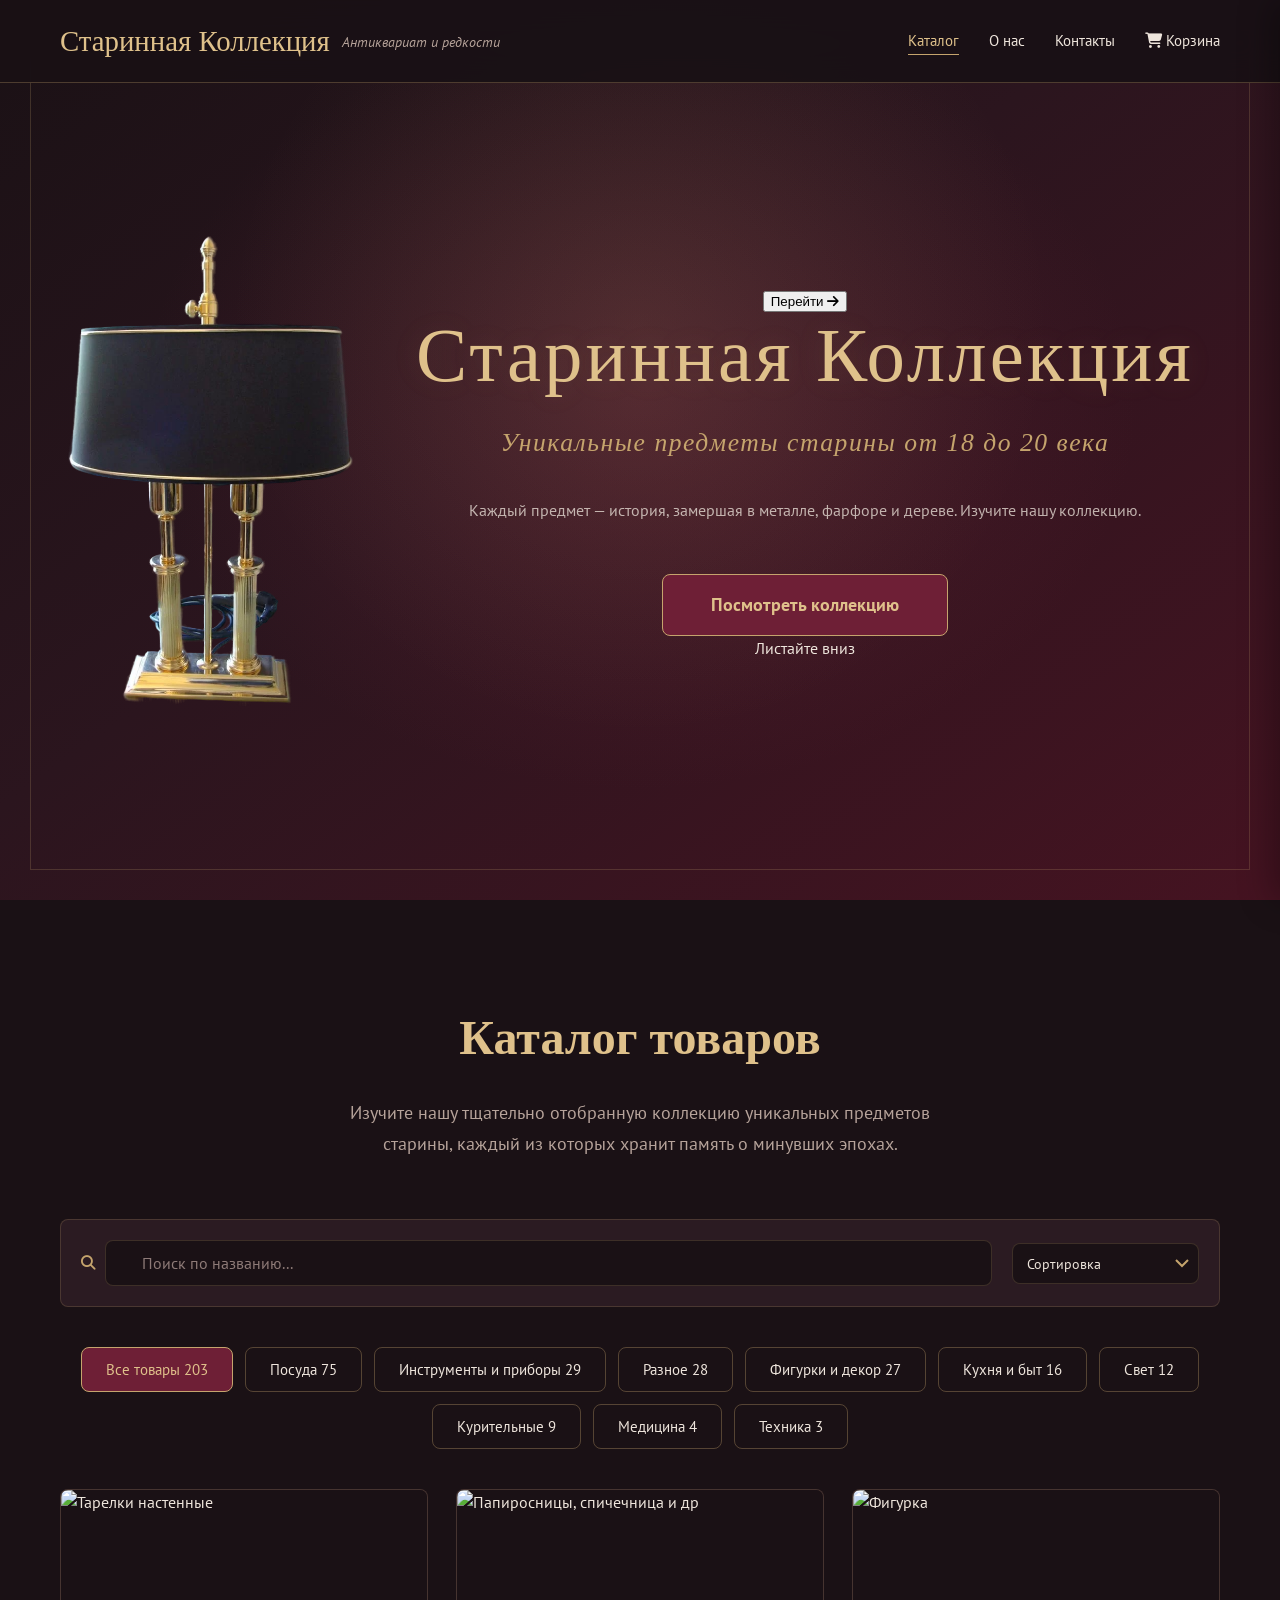
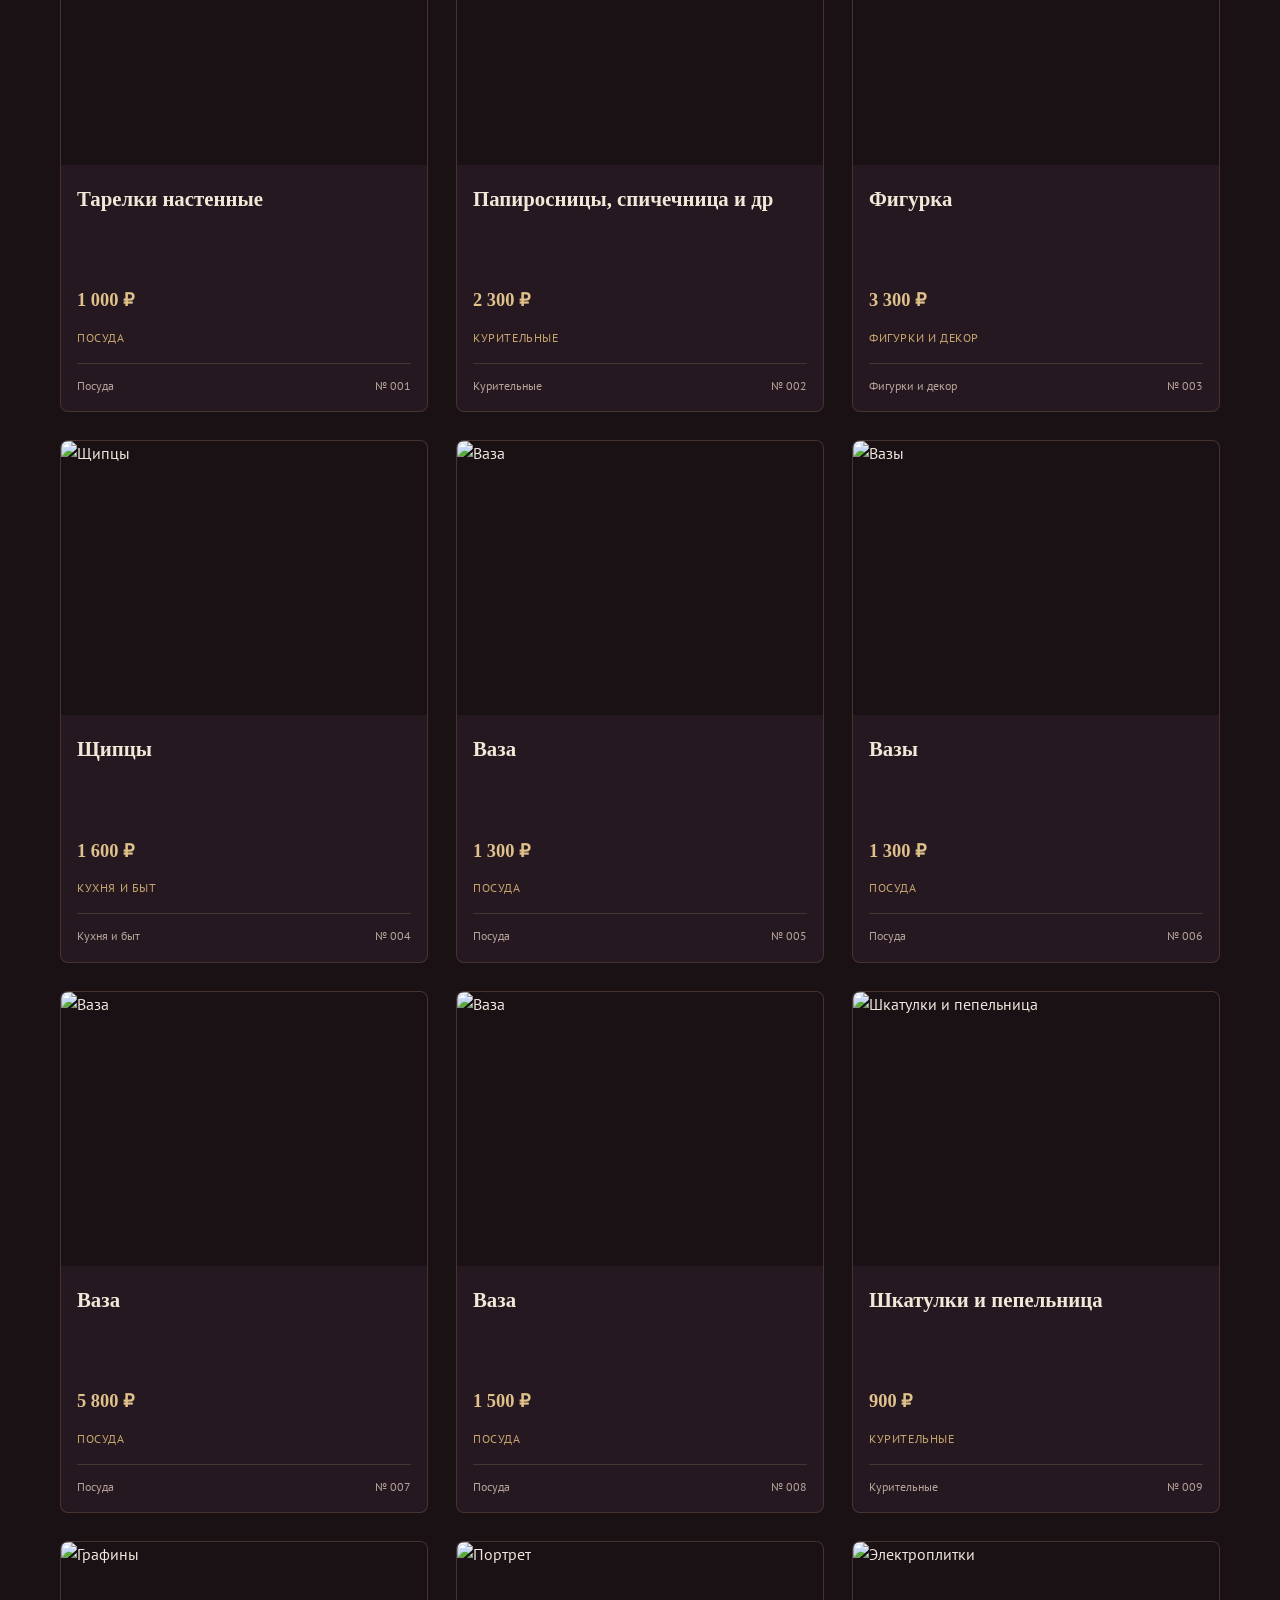
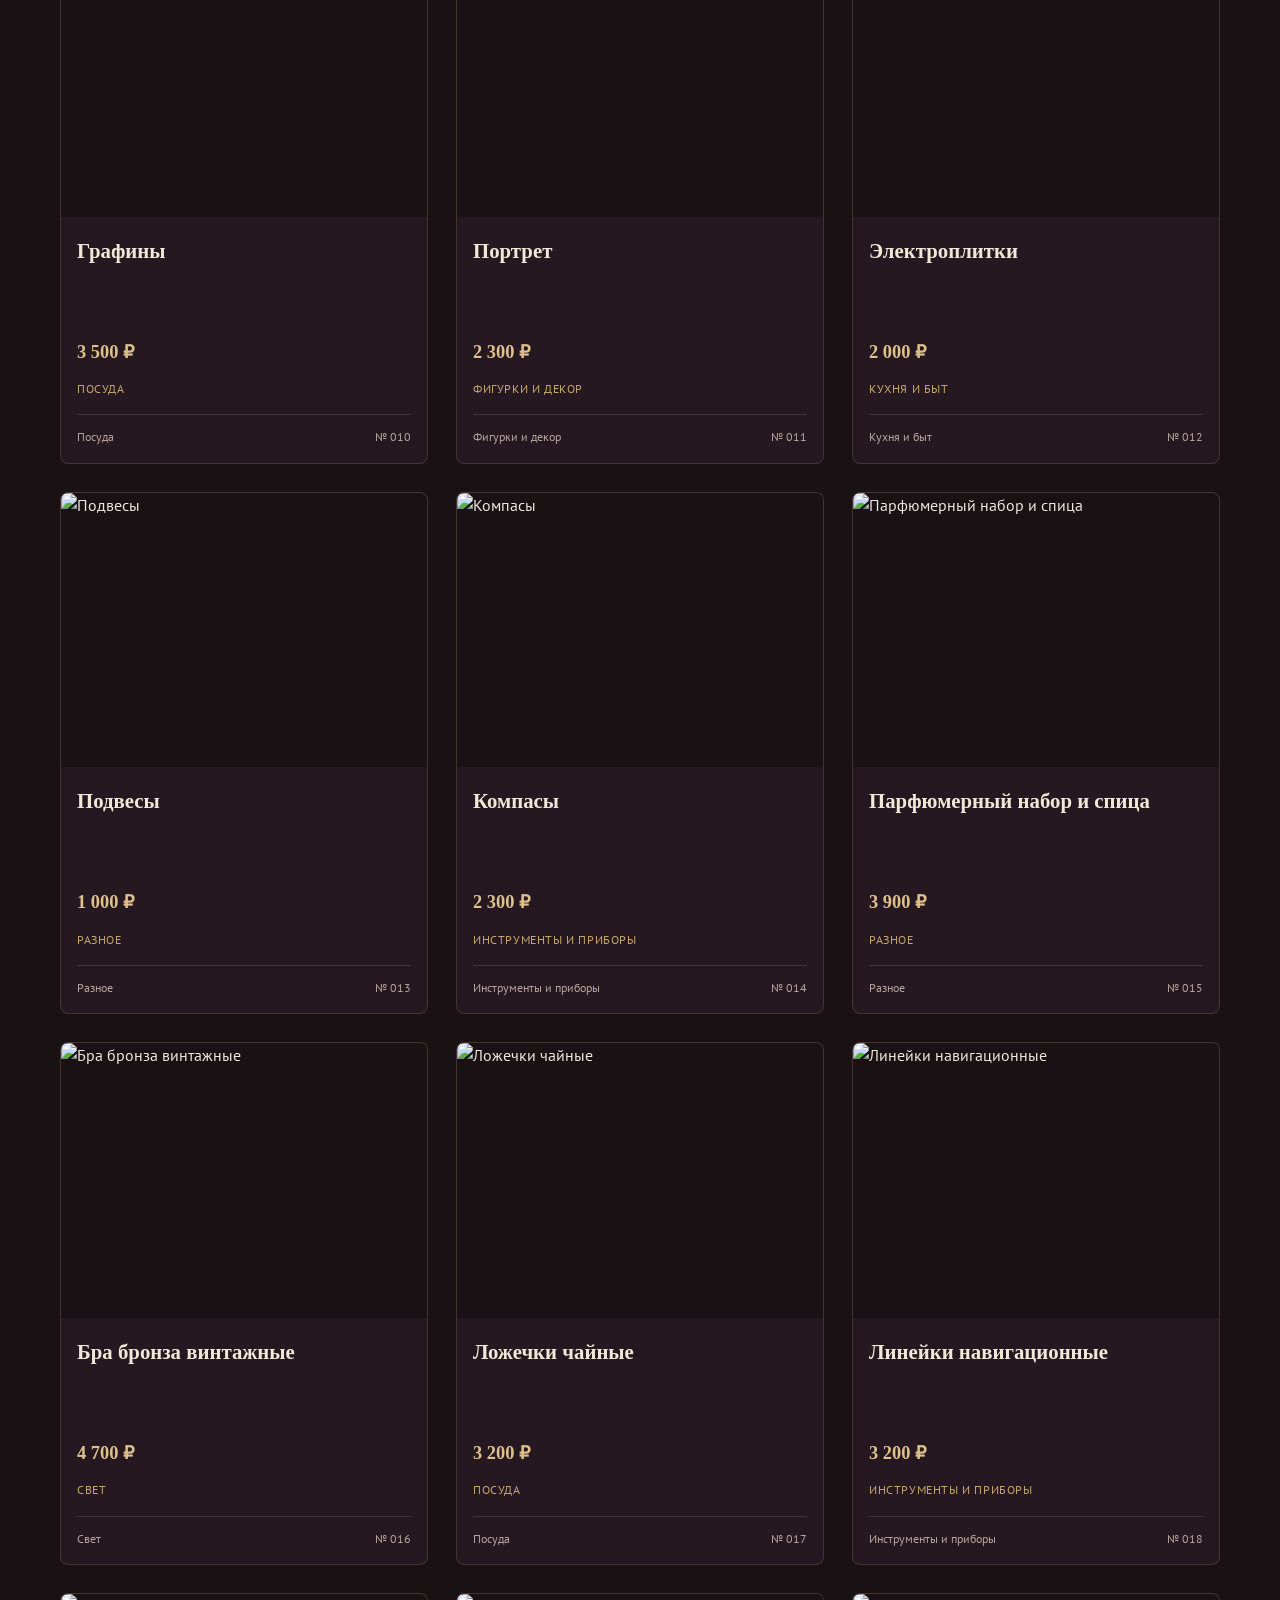
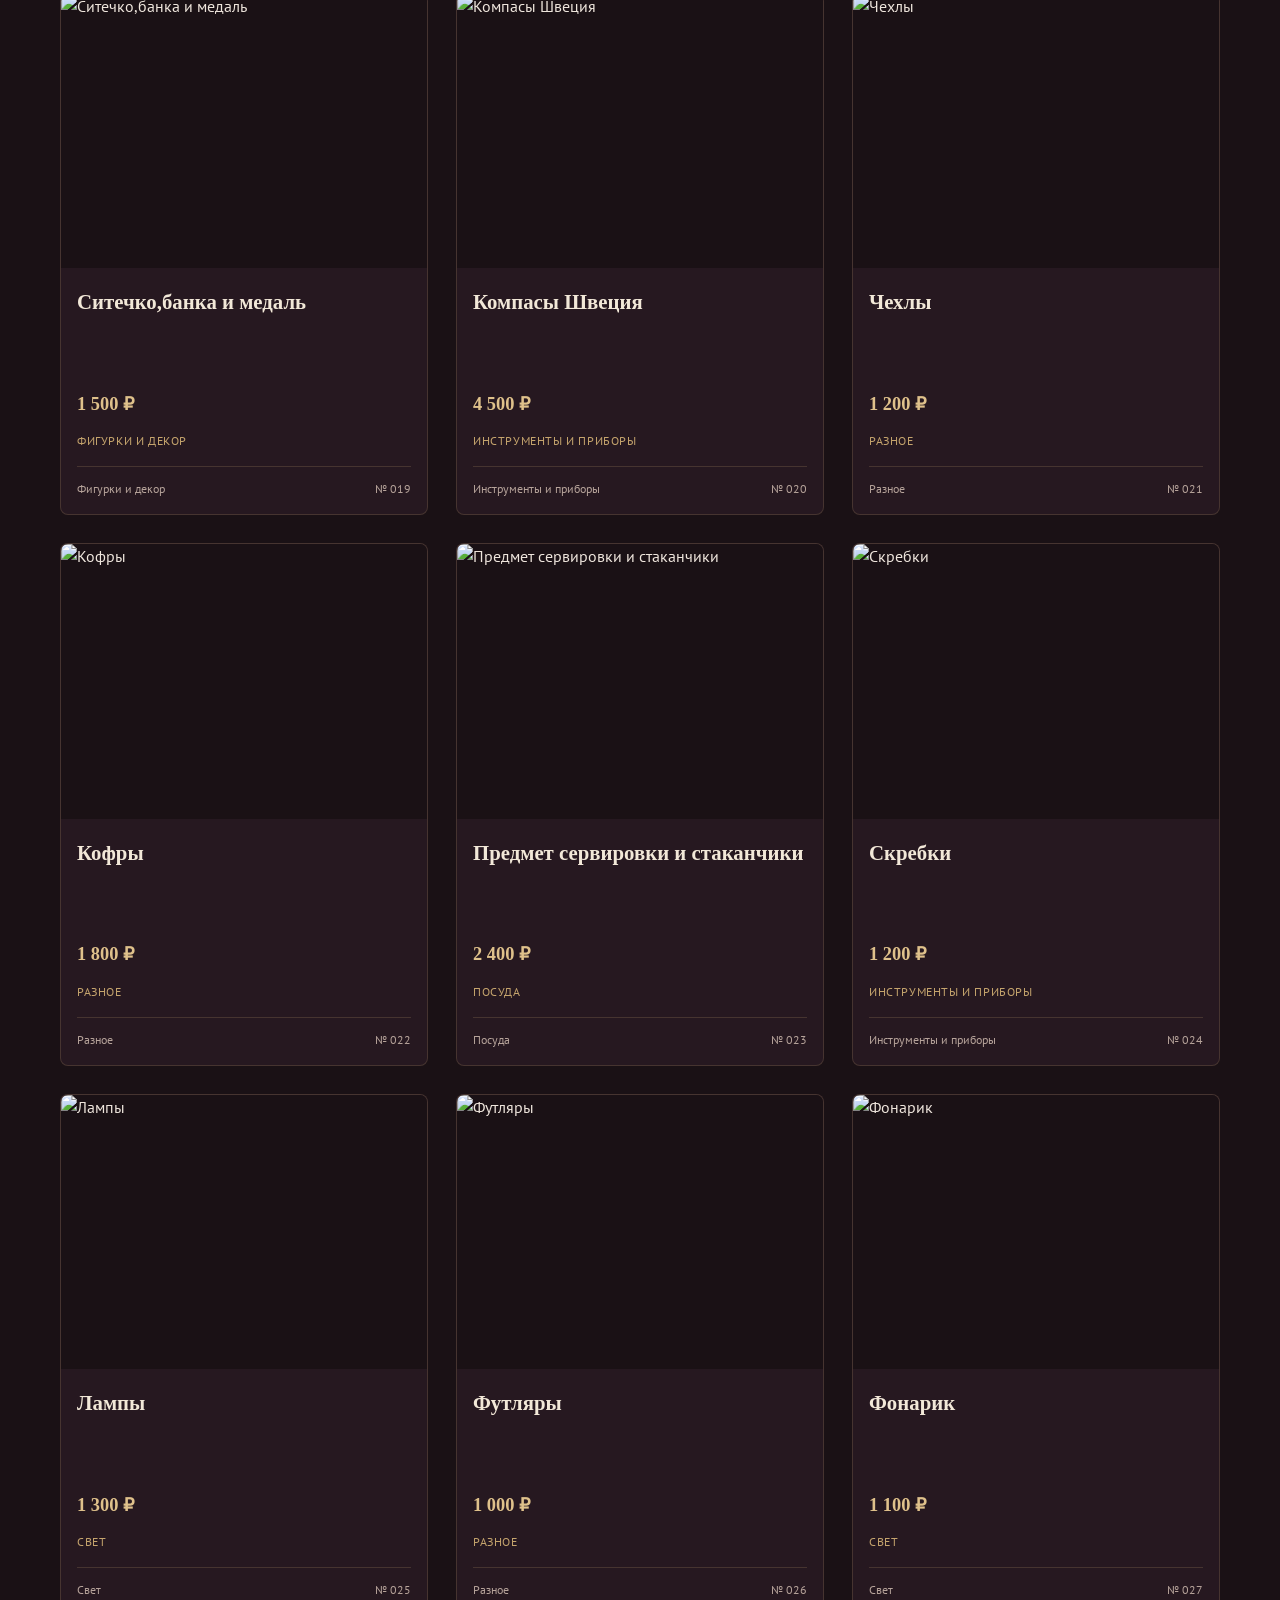
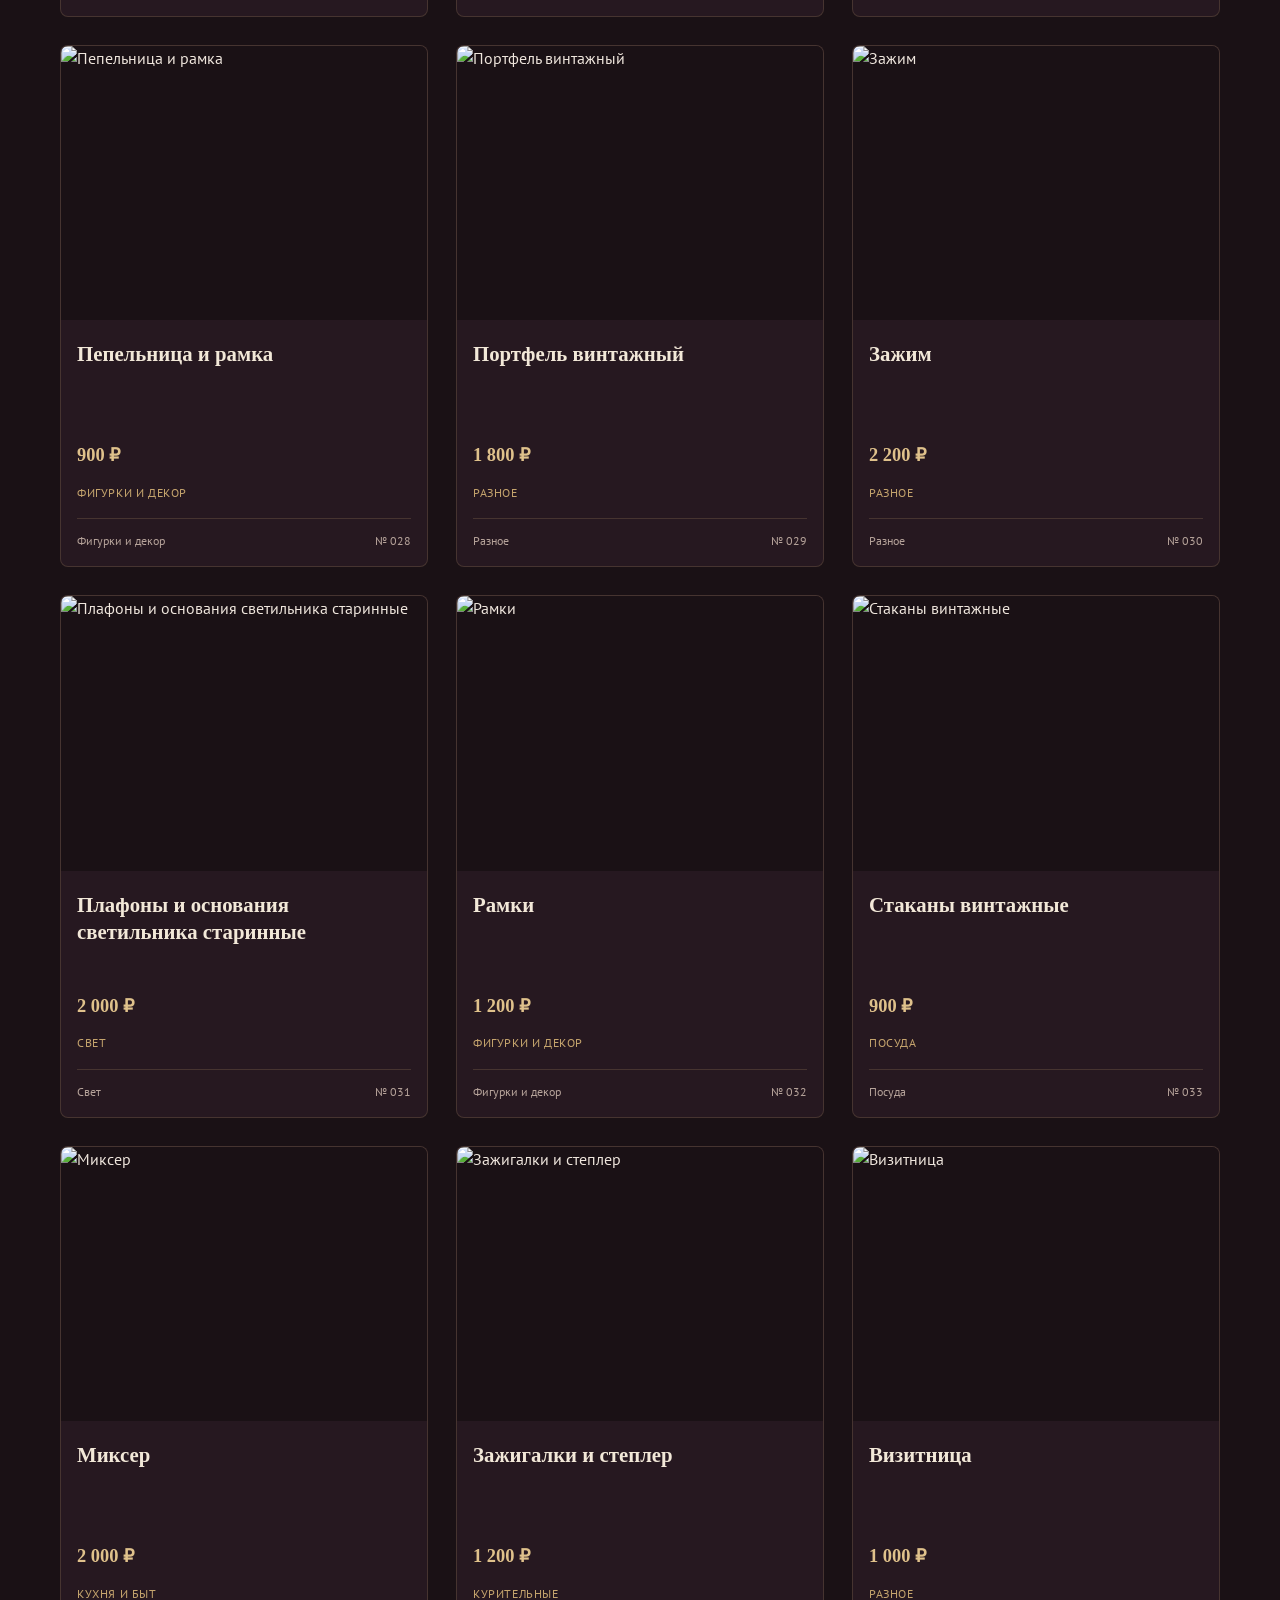
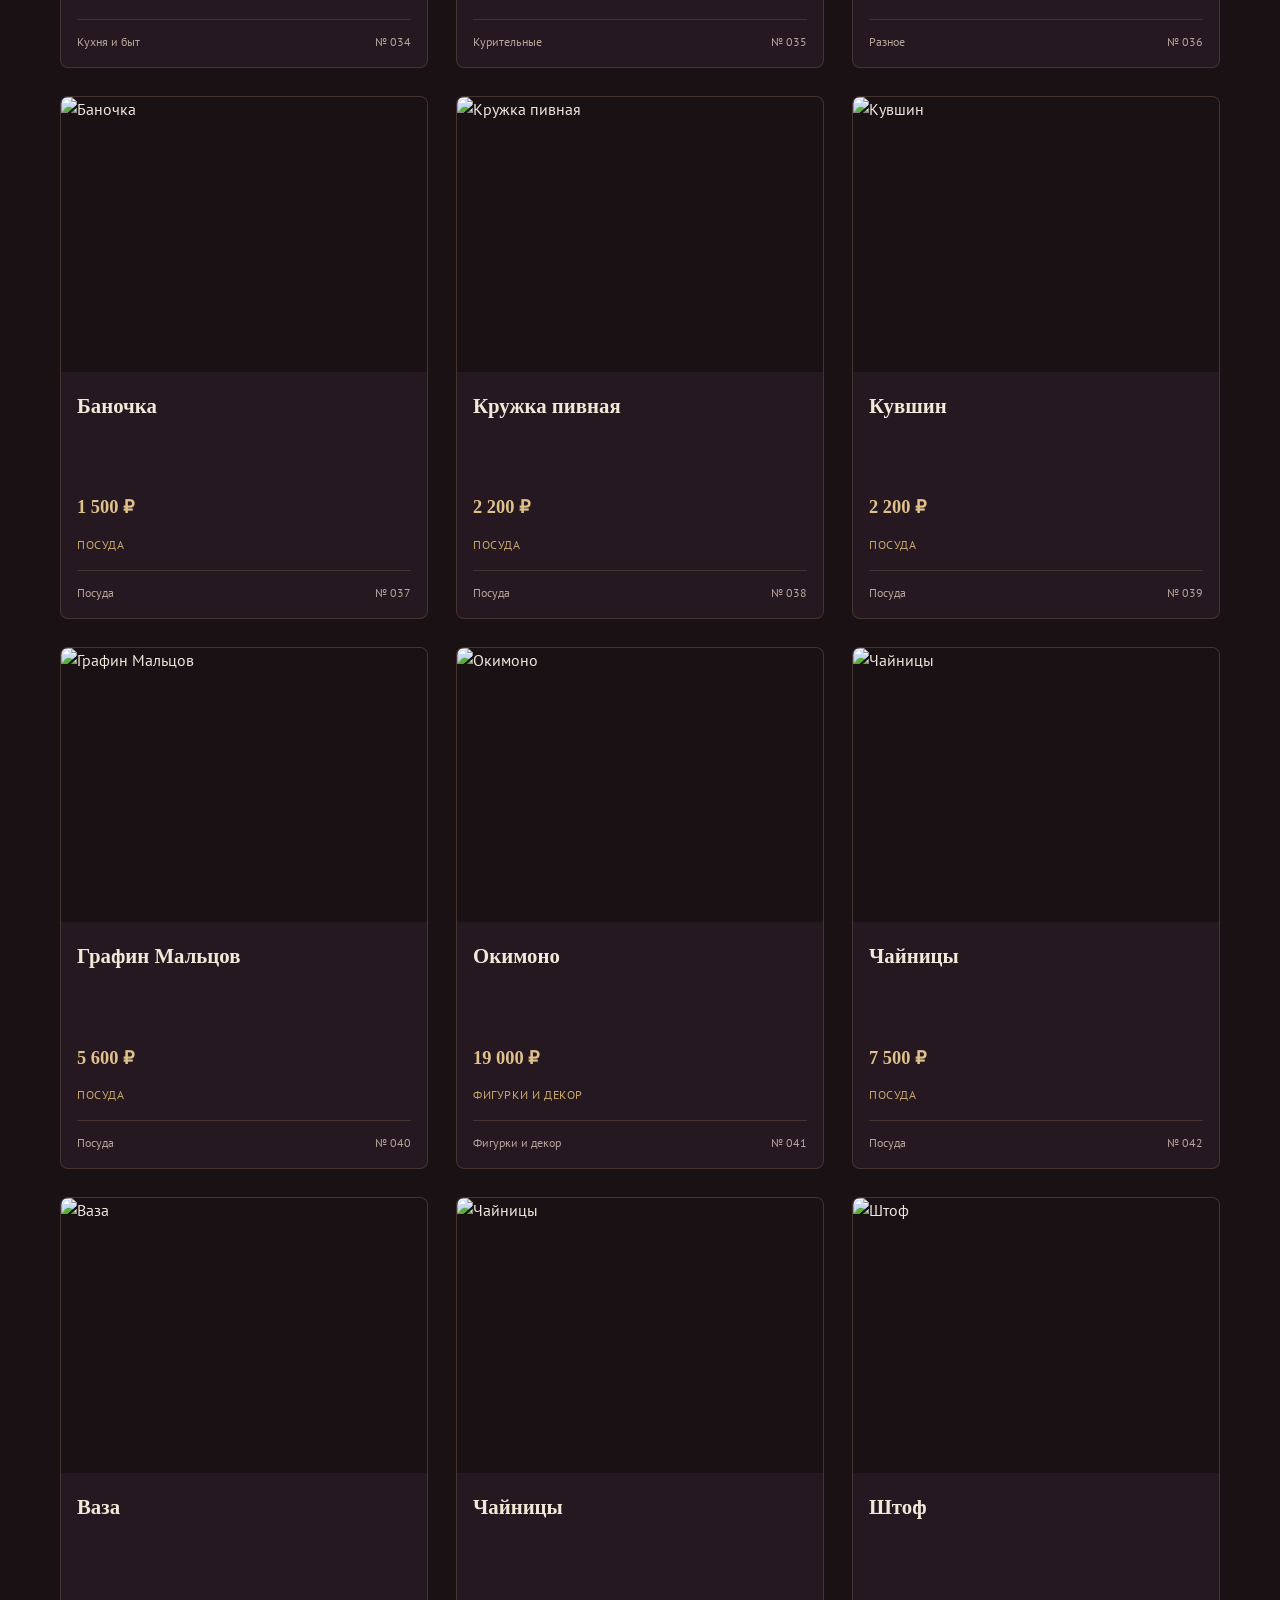
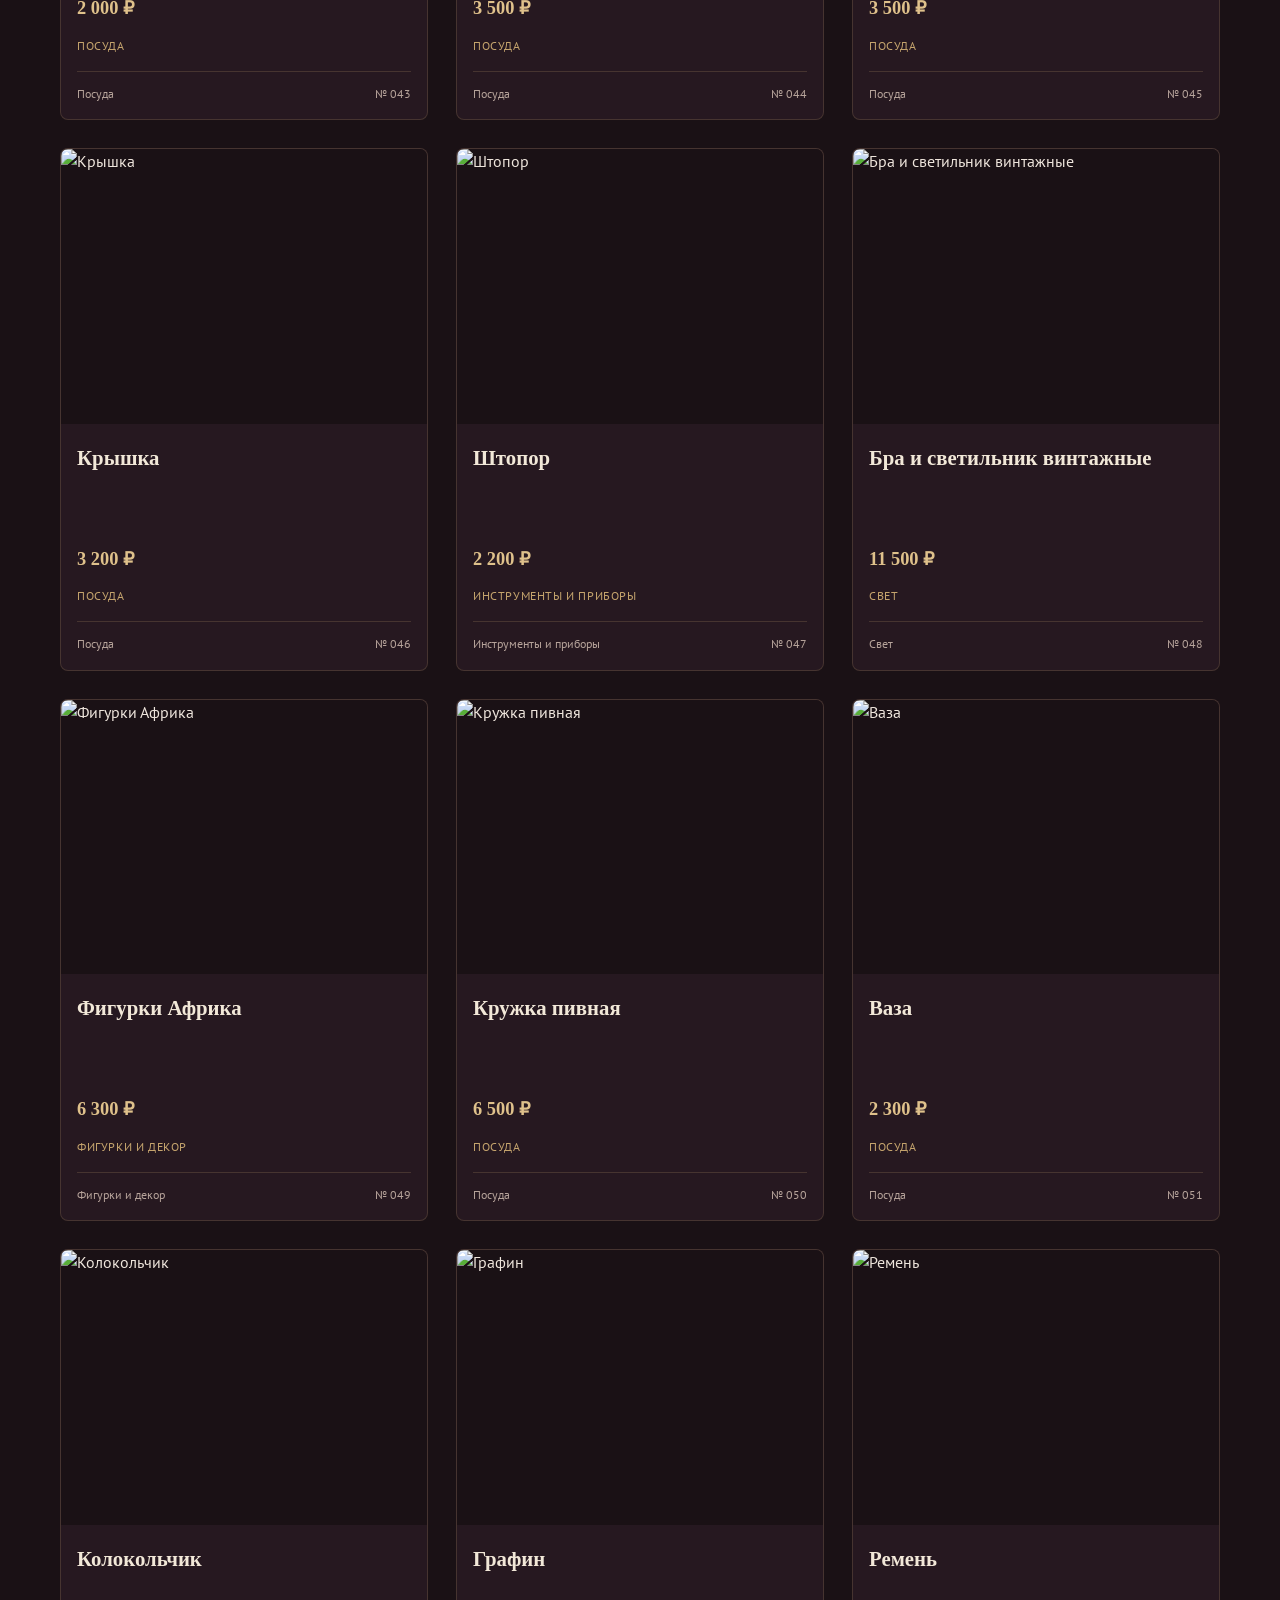
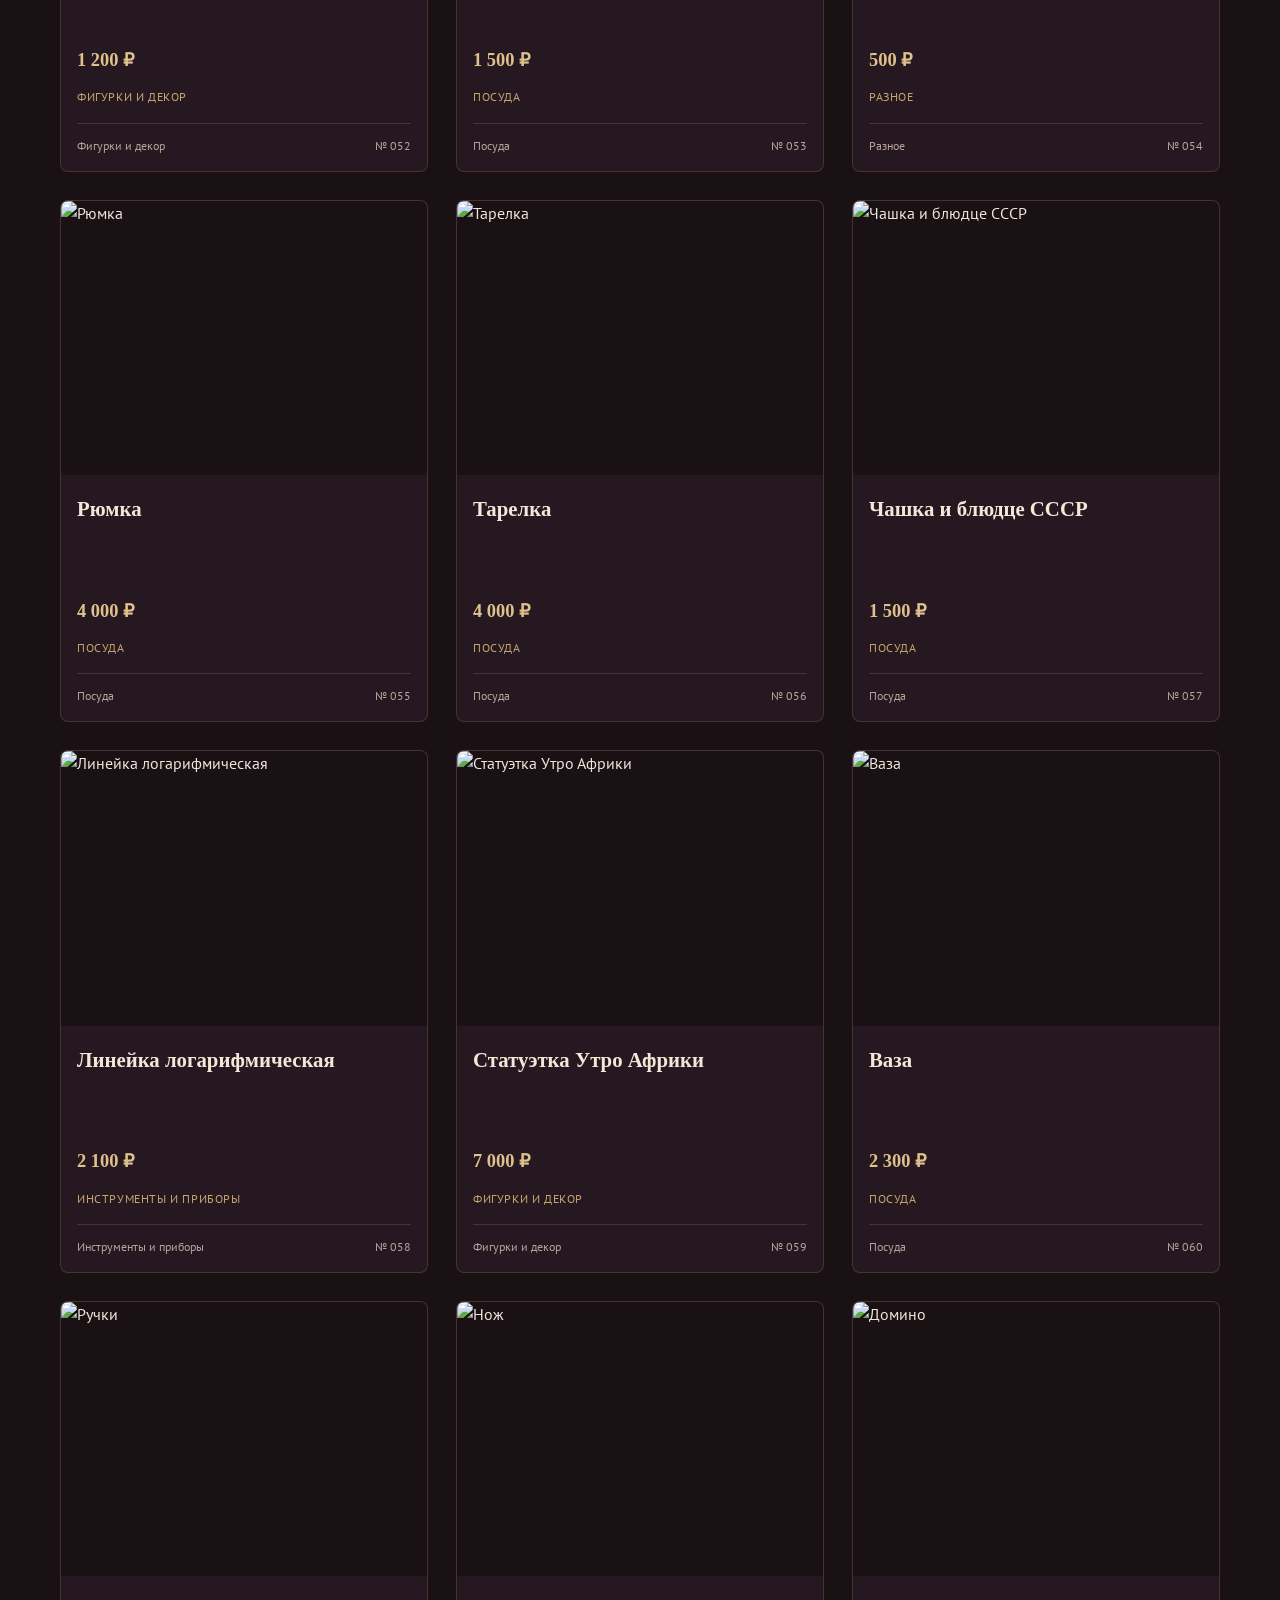
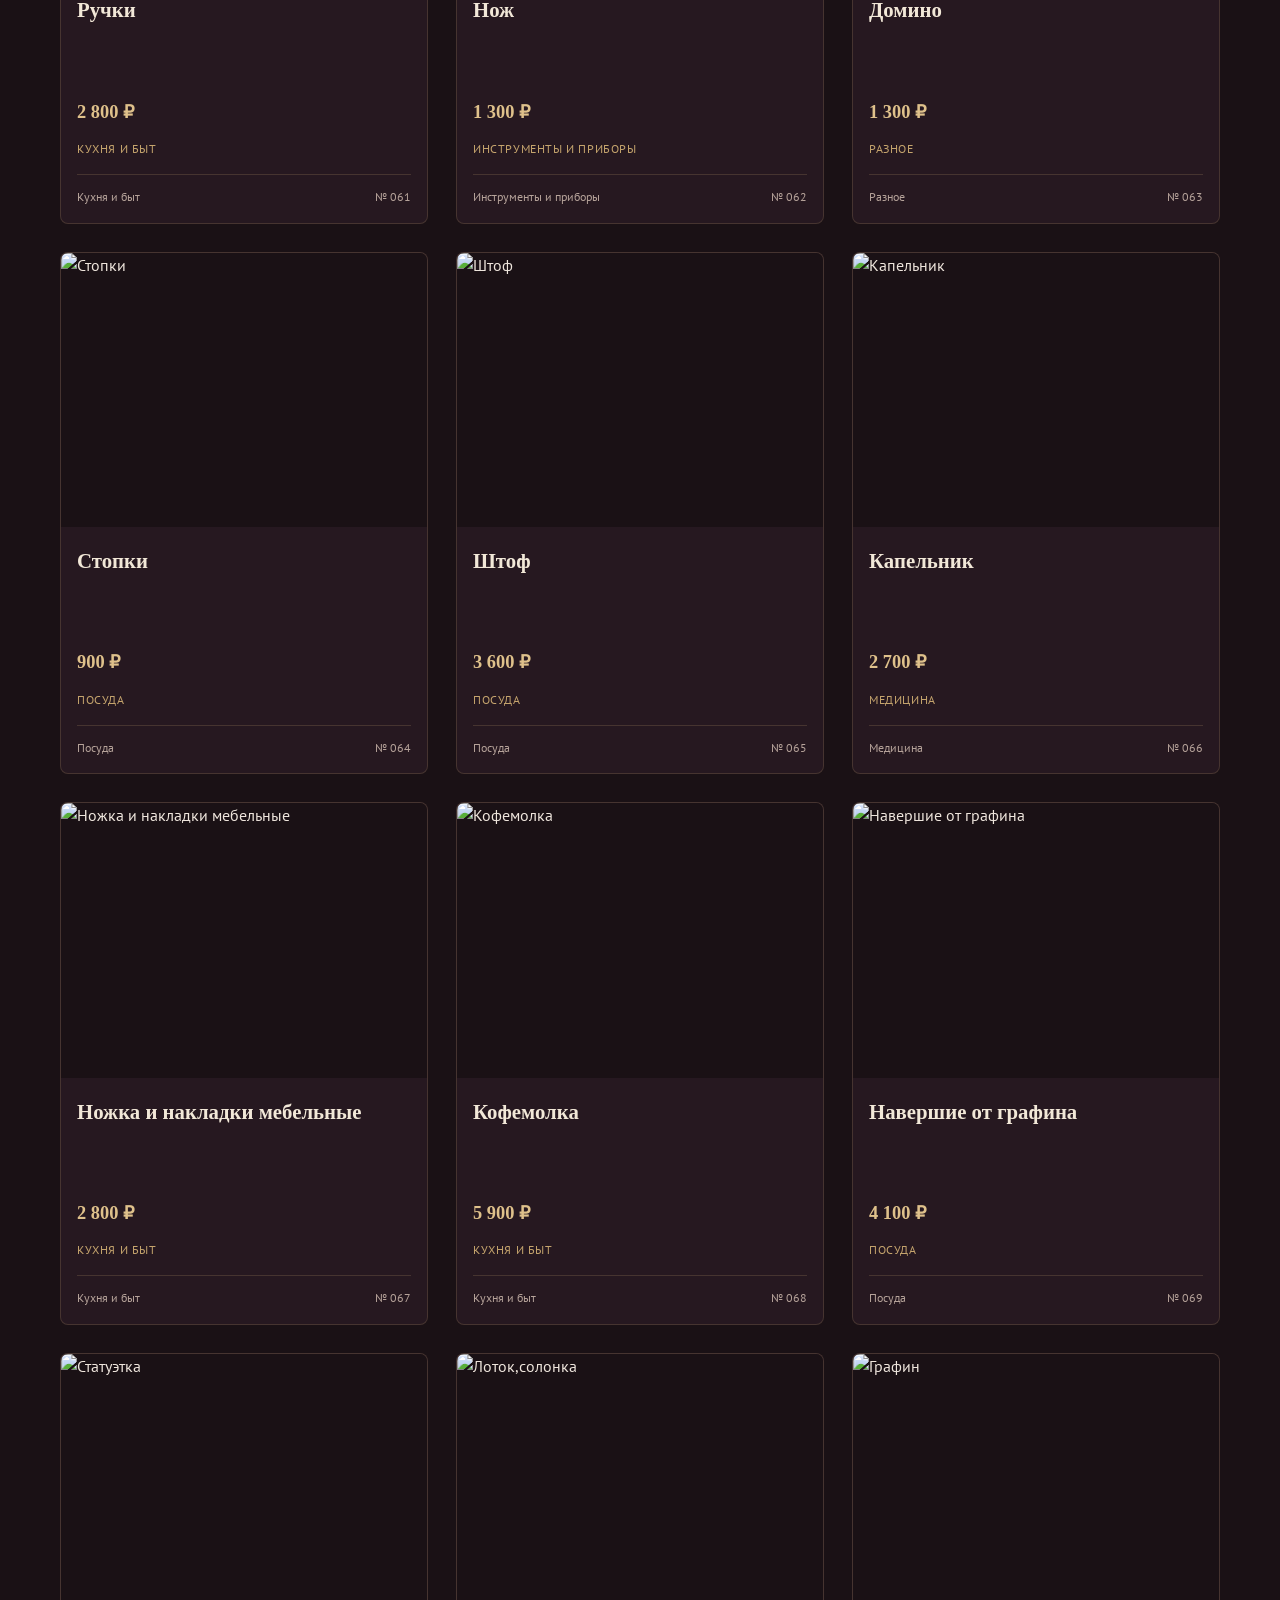
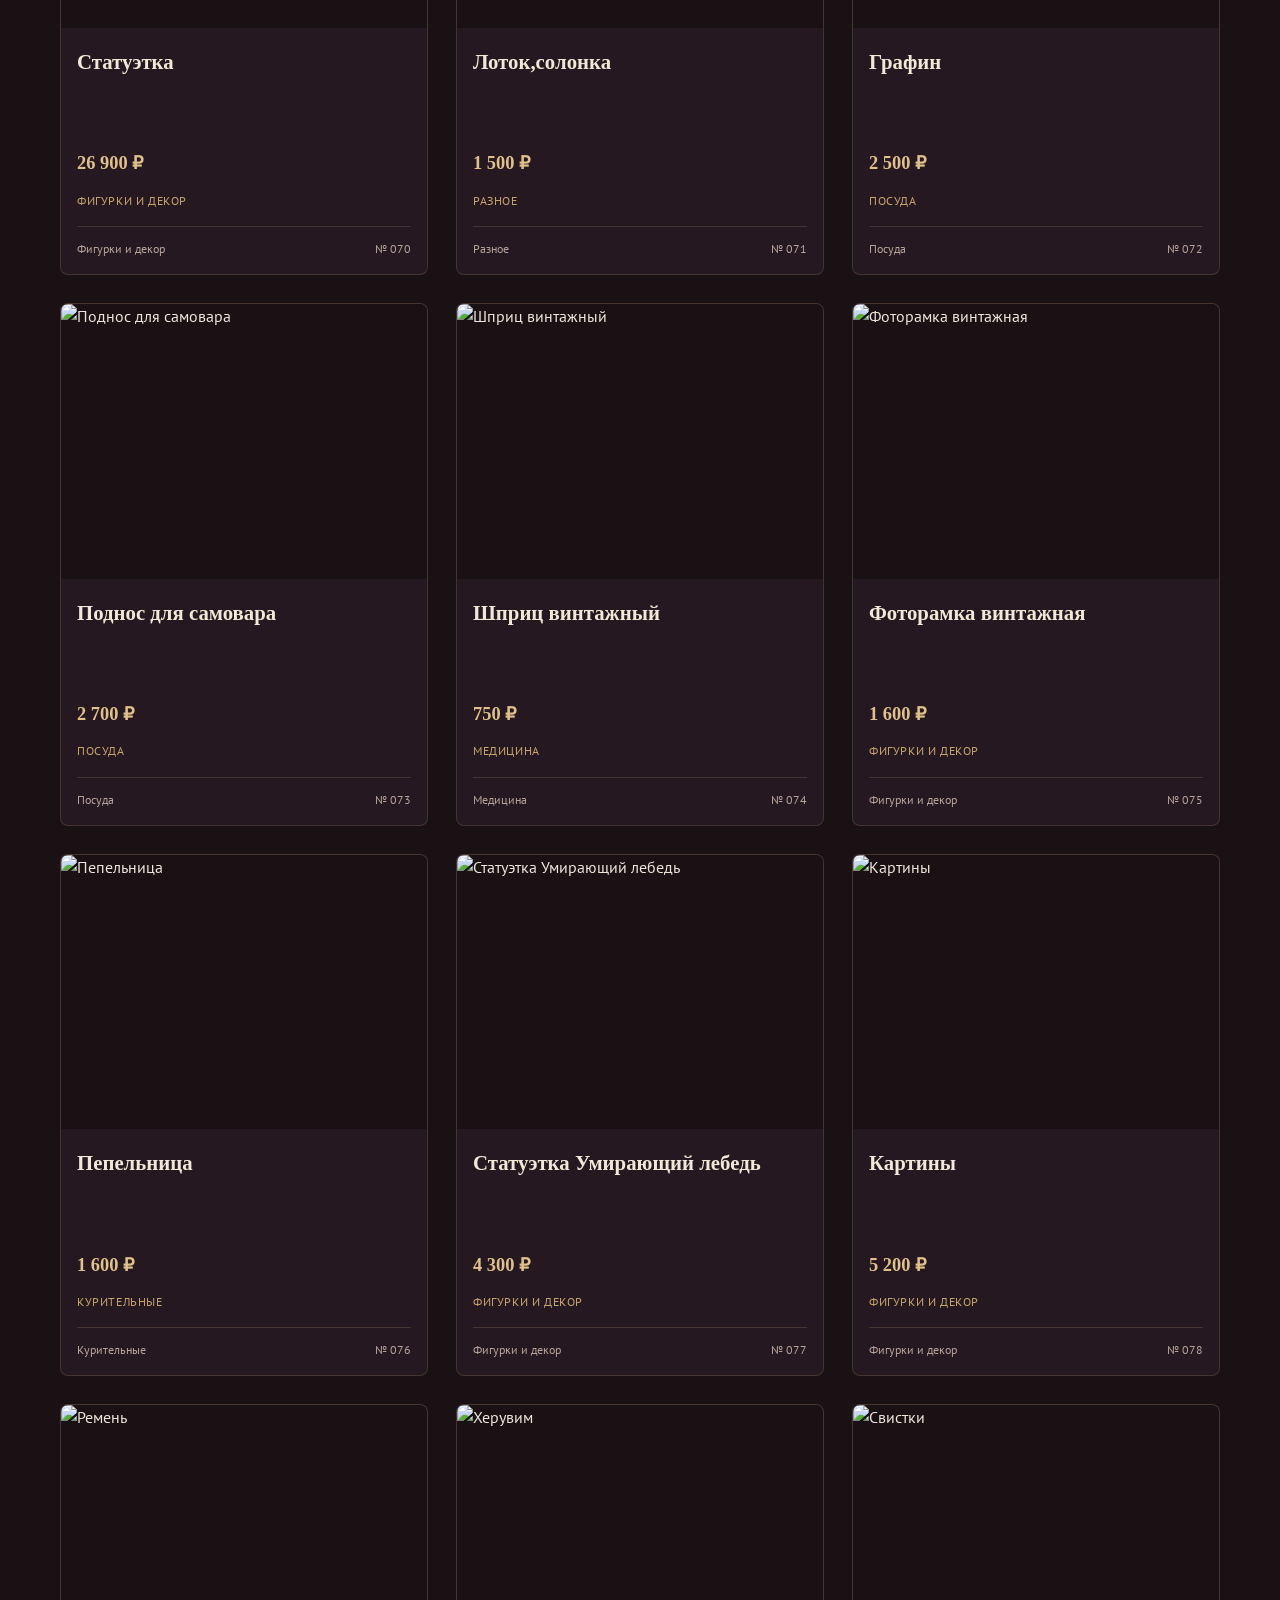
==== commit 7130daad: "Add files via upload" ====
--- a/index.html
+++ b/index.html
@@ -45,7 +45,7 @@
                 <div class="hero-spotlight"></div>
                 <div class="hero-object" id="hero-object">
                      <img id="hero-object-img"
-     src="images/hero.png"
+     src="images/hero.png.png"
      alt="Антикварный предмет"
      class="hero-object-img"
      loading="eager"
@@ -109,7 +109,6 @@
                         <button
                             class="btn-reset"
                             id="reset-filters-btn"
-                            onclick="resetFilters()"
                             aria-label="Сбросить все фильтры"
                             style="display: none;"
                         >
--- a/css/style.css
+++ b/css/style.css
@@ -21,6 +21,7 @@
 .logo h1 { font-family:var(--font-serif); font-size:1.8rem; margin:0; font-weight:400; color:var(--gold-light); }
 .logo p { font-size:.9rem; color:var(--text-muted); margin:0; font-style:italic; }
 .main-nav { display:flex; gap:30px; }
+.main-nav ul { display:flex; align-items:center; flex-wrap:wrap; gap:30px; list-style:none; margin:0; padding:0; }
 .main-nav .nav-link { text-decoration:none; color:var(--text); font-weight:500; font-size:.95rem; transition:color var(--transition-fast); position:relative; }
 .main-nav .nav-link:hover,.main-nav .nav-link.active { color:var(--gold-light); }
 .main-nav .nav-link::after { content:''; position:absolute; bottom:-5px; left:0; width:0; height:1px; background:var(--gold); transition:width var(--transition-fast); }
@@ -40,6 +41,7 @@
 .btn-large { padding:16px 48px; font-size:1.1rem; } .btn-small { padding:8px 16px; font-size:.9rem; }
 /* Catalog */
 .catalog-section { padding:100px 0; background:var(--bg); }
+#catalog,#about,#contacts { scroll-margin-top:100px; }
 .catalog-header { text-align:center; margin-bottom:60px; }
 .catalog-title { font-family:var(--font-serif); font-size:3rem; margin:0 0 20px; color:var(--gold-light); }
 .catalog-description { font-size:1.15rem; color:var(--text-muted); max-width:650px; margin:0 auto; line-height:1.7; }
@@ -79,6 +81,29 @@
 .btn-favorite:hover,.btn-cart:hover { background:var(--burgundy); border-color:var(--gold); } .btn-favorite:hover i,.btn-cart:hover i { color:white; }
 .btn-favorite:active,.btn-cart:active { transform:scale(.9); } .btn-favorite i,.btn-cart i { color:var(--cream); transition:color var(--transition-fast); }
 .empty-state { text-align:center; padding:80px 20px; color:var(--text-muted); } .empty-state .fa-search { font-size:3rem; margin-bottom:16px; opacity:.5; }
+/* Product details */
+.product-modal { position:fixed; inset:0; z-index:1100; display:flex; align-items:center; justify-content:center; padding:24px; }
+.product-modal-overlay { position:absolute; inset:0; background:rgba(0,0,0,.78); backdrop-filter:blur(4px); }
+.product-modal-content { position:relative; z-index:1; display:grid; grid-template-columns:minmax(0,1.05fr) minmax(0,.95fr); gap:28px; width:min(100%,1000px); max-height:90vh; overflow:auto; padding:28px; background:#24171d; color:var(--text); border:1px solid var(--border-light); border-radius:var(--radius-lg); box-shadow:0 24px 80px rgba(0,0,0,.55); }
+.product-modal-close { position:absolute; top:12px; right:12px; z-index:2; display:flex; align-items:center; justify-content:center; width:40px; height:40px; border:1px solid var(--border-light); border-radius:50%; background:#1a1115; color:var(--gold-light); cursor:pointer; }
+.product-modal-images { min-width:0; display:flex; flex-direction:column; gap:12px; }
+.product-modal-main-image { width:100%; aspect-ratio:4/3; object-fit:contain; background:#1a1115; border-radius:var(--radius-md); }
+.product-modal-thumbnails { display:flex; gap:8px; overflow-x:auto; }
+.product-modal-thumb { width:68px; height:68px; flex:none; object-fit:cover; border:2px solid transparent; border-radius:var(--radius-sm); cursor:pointer; }
+.product-modal-thumb.active { border-color:var(--gold); }
+.product-modal-info { min-width:0; padding:12px 4px; }
+.product-modal-title { margin:0 44px 12px 0; color:var(--gold-light); font:400 2rem/1.2 var(--font-serif); }
+.product-modal-price { margin:0 0 20px; color:var(--gold); font:700 1.4rem var(--font-serif); }
+.product-modal-meta { display:flex; flex-wrap:wrap; gap:16px; margin:20px 0; padding:14px 0; border-top:1px solid var(--border-light); border-bottom:1px solid var(--border-light); }
+.product-modal-meta-item { display:grid; gap:4px; min-width:100px; }
+.product-modal-meta-label { color:var(--text-muted); font-size:.8rem; }
+.product-modal-meta-value { color:var(--cream); }
+.product-modal-description-title { color:var(--gold-light); font:400 1.25rem var(--font-serif); }
+.product-modal-desc { color:var(--text-muted); white-space:pre-line; }
+.product-modal-actions { display:flex; align-items:center; flex-wrap:wrap; gap:12px; margin-top:24px; }
+.product-modal-actions .btn-primary { margin:0!important; }
+.product-modal-actions .btn-favorite { position:static; flex:none; width:48px; height:48px; margin:0!important; border-radius:var(--radius-md); opacity:1; }
+.product-modal-actions .btn-action { display:flex; align-items:center; justify-content:center; padding:12px 16px; border:1px solid var(--gold); border-radius:var(--radius-md); text-align:center; text-decoration:none; }
 /* About */
 .about-section { padding:100px 0; background:linear-gradient(135deg,#24171d,#321822); }
 .about-content { display:grid; grid-template-columns:1fr 1fr; gap:60px; align-items:center; }
@@ -127,7 +152,9 @@
 @media (max-width:1024px) { .about-content,.contact-content { gap:40px; } }
 @media (max-width:768px) {
   .header-content { flex-direction:column; gap:20px; } .main-nav { width:100%; justify-content:center; flex-wrap:wrap; gap:15px; }
-  .main-nav .nav-link { padding:8px 12px; } .hero-section { padding:110px 24px 60px; min-height:85vh; }
+  .main-nav ul { justify-content:center; gap:8px; }
+  .main-nav .nav-link { padding:8px 12px; } #catalog,#about,#contacts { scroll-margin-top:160px; }
+  .hero-section { padding:110px 24px 60px; min-height:85vh; }
   .hero-section::after { inset:15px; } .hero-title { font-size:clamp(2.2rem,8vw,3.5rem); }
   .hero-content img,.hero-section img { max-width:90%; max-height:40vh; } .search-sort-bar { flex-direction:column; gap:20px; }
   .search-box { min-width:100%; } .products-grid { grid-template-columns:repeat(auto-fill,minmax(220px,1fr)); gap:20px; }
@@ -135,6 +162,12 @@
   .footer-bottom { flex-direction:column; text-align:center; } .newsletter-form { flex-direction:column; width:100%; }
   .newsletter-form input,.newsletter-form button { width:100%; } .cart-sidebar { max-width:100%; }
   .btn-favorite,.btn-cart { opacity:1; }
+  .product-modal { align-items:flex-start; padding:12px; }
+  .product-modal-content { grid-template-columns:minmax(0,1fr); gap:16px; width:100%; max-height:calc(100vh - 24px); max-height:calc(100dvh - 24px); padding:20px 16px; }
+  .product-modal-main-image { max-height:35vh; }
+  .product-modal-info { padding:0; }
+  .product-modal-title { font-size:1.6rem; }
+  .product-modal-actions .btn-primary,.product-modal-actions .btn-action { flex:1 1 100%; }
 }
 @media (max-width:480px) { .products-grid { grid-template-columns:1fr; gap:20px; } .catalog-title { font-size:2rem; } .hero-title { font-size:2rem; } .footer-content { grid-template-columns:1fr; gap:20px; } }
 /* Accessibility and motion */
